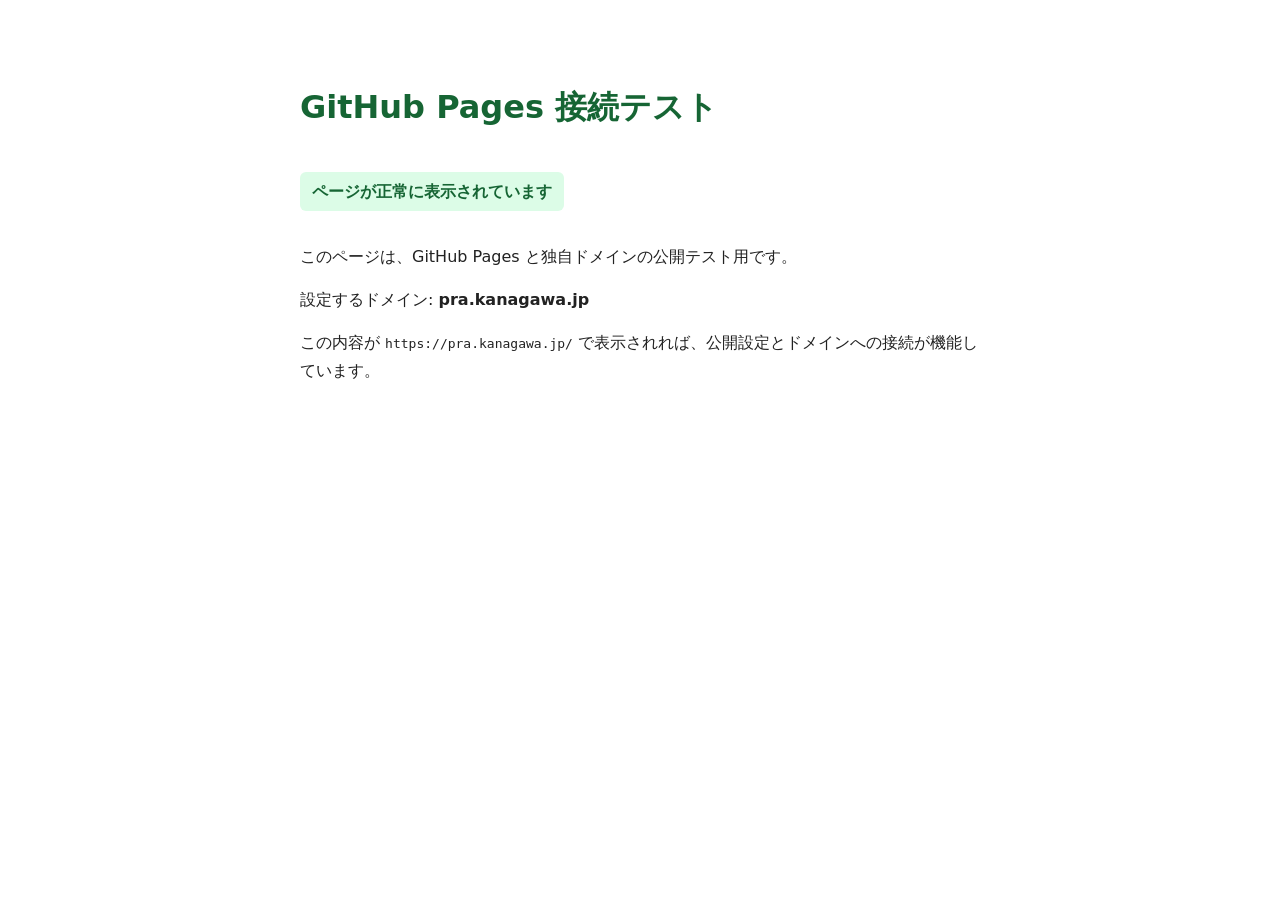
==== docs/index.html @ dd75445e "Add initial GitHub Pages test HTML file" ====
<!DOCTYPE html>
<html lang="ja">
<head>
  <meta charset="UTF-8">
  <meta name="viewport" content="width=device-width, initial-scale=1.0">
  <title>GitHub Pages 接続テスト</title>
  <style>
    body {
      font-family: system-ui, -apple-system, "Segoe UI", sans-serif;
      max-width: 680px;
      margin: 80px auto;
      padding: 0 24px;
      color: #222;
      line-height: 1.7;
    }
    h1 { color: #166534; }
    .status {
      display: inline-block;
      padding: 6px 12px;
      background: #dcfce7;
      border-radius: 6px;
      color: #166534;
      font-weight: 600;
    }
  </style>
</head>
<body>
  <h1>GitHub Pages 接続テスト</h1>
  <p class="status">ページが正常に表示されています</p>
  <p>このページは、GitHub Pages と独自ドメインの公開テスト用です。</p>
  <p>設定するドメイン: <strong>pra.kanagawa.jp</strong></p>
  <p>この内容が <code>https://pra.kanagawa.jp/</code> で表示されれば、公開設定とドメインへの接続が機能しています。</p>
</body>
</html>
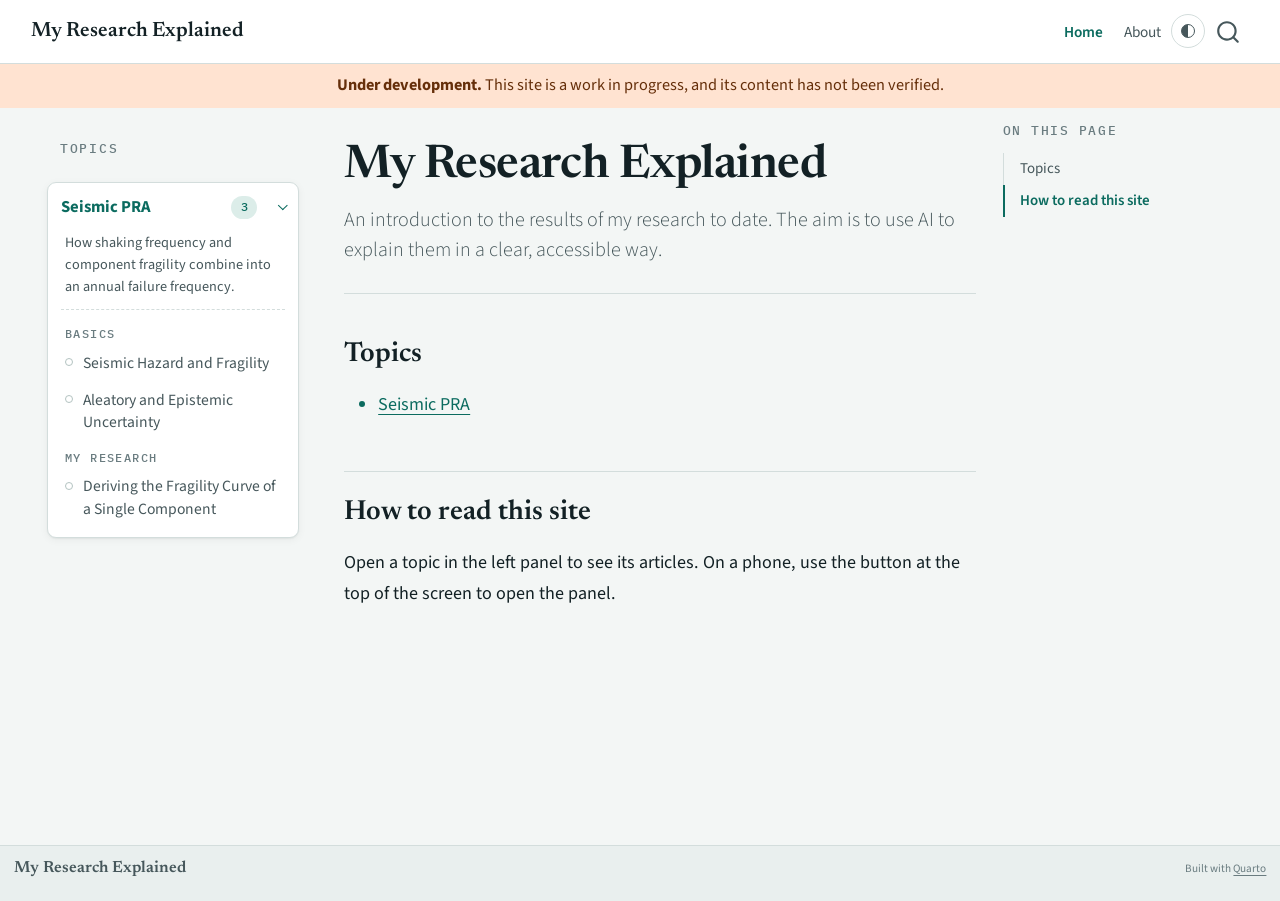
==== commit 1a26bb63: "Add Quarto site with seismic PRA explainers Add the Quarto project, seismic PRA pages, and the rende" ====
--- a/docs/index.html
+++ b/docs/index.html
@@ -1,34 +1,987 @@
 <!DOCTYPE html>
-<html lang="ja">
-<head>
-  <meta charset="UTF-8">
-  <meta name="viewport" content="width=device-width, initial-scale=1.0">
-  <title>GitHub Pages 接続テスト</title>
-  <style>
-    body {
-      font-family: system-ui, -apple-system, "Segoe UI", sans-serif;
-      max-width: 680px;
-      margin: 80px auto;
-      padding: 0 24px;
-      color: #222;
-      line-height: 1.7;
-    }
-    h1 { color: #166534; }
-    .status {
-      display: inline-block;
-      padding: 6px 12px;
-      background: #dcfce7;
-      border-radius: 6px;
-      color: #166534;
-      font-weight: 600;
-    }
-  </style>
+<html xmlns="http://www.w3.org/1999/xhtml" lang="en" xml:lang="en"><head>
+
+<meta charset="utf-8">
+<meta name="generator" content="quarto-1.11.9">
+
+<meta name="viewport" content="width=device-width, initial-scale=1.0, user-scalable=yes">
+
+
+<title>My Research Explained</title>
+<style>
+/* Default styles provided by pandoc.
+** See https://pandoc.org/MANUAL.html#variables-for-html for config info.
+*/
+span.smallcaps{font-variant: small-caps;}
+div.columns{display: flex; gap: 1.5em;}
+div.column{flex: auto;}
+@media screen {
+div.columns{gap: min(4vw, 1.5em);}
+div.column{overflow-x: auto;}
+}
+div.hanging-indent{margin-left: 1.5em; text-indent: -1.5em;}
+ul.task-list{list-style: none;}
+ul.task-list li input[type="checkbox"] {
+  width: 0.8em;
+  margin: 0 0.8em 0.2em -1em; /* quarto-specific, see https://github.com/quarto-dev/quarto-cli/issues/4556 */ 
+  vertical-align: middle;
+}
+</style>
+
+
+<script src="site_libs/quarto-nav/quarto-nav.js"></script>
+<script src="site_libs/quarto-nav/headroom.min.js"></script>
+<script src="site_libs/clipboard/clipboard.min.js"></script>
+<script src="site_libs/quarto-search/autocomplete.umd.js"></script>
+<script src="site_libs/quarto-search/fuse.min.js"></script>
+<script src="site_libs/quarto-search/quarto-search.js"></script>
+<meta name="quarto:offset" content="./">
+<script src="site_libs/quarto-html/quarto.js" type="module"></script>
+<script src="site_libs/quarto-html/tabsets/tabsets.js" type="module"></script>
+<script src="site_libs/quarto-html/scrollable-regions/scrollable-regions.js" type="module"></script>
+<script src="site_libs/quarto-html/popper.min.js"></script>
+<script src="site_libs/quarto-html/tippy.umd.min.js"></script>
+<script src="site_libs/quarto-html/anchor.min.js"></script>
+<link href="site_libs/quarto-html/tippy.css" rel="stylesheet">
+<link href="site_libs/quarto-html/quarto-syntax-highlighting-fbd66a4798cb9930ac243873f1f54208.css" rel="stylesheet" class="quarto-color-scheme" id="quarto-text-highlighting-styles">
+<link href="site_libs/quarto-html/quarto-syntax-highlighting-dark-5462cc173e5e61cc875ab38cfb1b7763.css" rel="stylesheet" class="quarto-color-scheme quarto-color-alternate" id="quarto-text-highlighting-styles">
+<link href="site_libs/quarto-html/quarto-syntax-highlighting-fbd66a4798cb9930ac243873f1f54208.css" rel="stylesheet" class="quarto-color-scheme-extra" id="quarto-text-highlighting-styles">
+<script src="site_libs/bootstrap/bootstrap.min.js"></script>
+<link href="site_libs/bootstrap/bootstrap-icons.css" rel="stylesheet">
+<link href="site_libs/bootstrap/bootstrap-d486795dcd89a00f0e1228b90a24791c.min.css" rel="stylesheet" append-hash="true" class="quarto-color-scheme" id="quarto-bootstrap" data-mode="light">
+<link href="site_libs/bootstrap/bootstrap-dark-52b199132702834e73baaa0aef642299.min.css" rel="stylesheet" append-hash="true" class="quarto-color-scheme quarto-color-alternate" id="quarto-bootstrap" data-mode="dark">
+<link href="site_libs/bootstrap/bootstrap-d486795dcd89a00f0e1228b90a24791c.min.css" rel="stylesheet" append-hash="true" class="quarto-color-scheme-extra" id="quarto-bootstrap" data-mode="light">
+<script src="site_libs/quarto-contrib/mre-0.1.0/mre.js"></script>
+<script id="quarto-search-options" type="application/json">{
+  "location": "navbar",
+  "copy-button": false,
+  "collapse-after": 3,
+  "panel-placement": "end",
+  "type": "overlay",
+  "limit": 50,
+  "keyboard-shortcut": [
+    "f",
+    "/",
+    "s"
+  ],
+  "show-item-context": false,
+  "language": {
+    "search-no-results-text": "No results",
+    "search-matching-documents-text": "matching documents",
+    "search-copy-link-title": "Copy link to search",
+    "search-hide-matches-text": "Hide additional matches",
+    "search-more-match-text": "more match in this document",
+    "search-more-matches-text": "more matches in this document",
+    "search-clear-button-title": "Clear",
+    "search-text-placeholder": "",
+    "search-detached-cancel-button-title": "Cancel",
+    "search-submit-button-title": "Submit",
+    "search-label": "Search"
+  }
+}</script>
+<link rel="preconnect" href="https://fonts.googleapis.com">
+<link rel="preconnect" href="https://fonts.gstatic.com" crossorigin="">
+<link rel="stylesheet" href="https://fonts.googleapis.com/css2?family=IBM+Plex+Mono:wght@400;500&amp;family=Newsreader:opsz,wght@6..72,500;6..72,600&amp;family=Source+Sans+3:wght@400;600;700&amp;display=swap">
+<script>window.MRE_CONFIG = {"accordion":true,"remember":true,"topics":{"Seismic PRA":{"note":"How shaking frequency and component fragility combine into an annual failure frequency."}}};</script>
+<script type="application/ld+json">{"@context":"https://schema.org","@type":"WebSite","description":"An introduction to the results of my research to date. The aim is to use AI to explain them in a clear, accessible way.","inLanguage":"en","name":"My Research Explained","url":"https://pra.kanagawa.jp/"}</script>
+
+
+<link rel="stylesheet" href="site_libs/quarto-contrib/quarto-project/mre/mre.css">
+<meta property="og:title" content="My Research Explained">
+<meta property="og:description" content="An introduction to the results of my research to date. The aim is to use AI to explain them in a clear, accessible way.">
+<meta property="og:image" content="https://pra.kanagawa.jp/assets/og-image.png">
+<meta property="og:site_name" content="My Research Explained">
+<meta property="og:image:height" content="630">
+<meta property="og:image:width" content="1200">
+<meta name="twitter:title" content="My Research Explained">
+<meta name="twitter:description" content="An introduction to the results of my research to date. The aim is to use AI to explain them in a clear, accessible way.">
+<meta name="twitter:image" content="https://pra.kanagawa.jp/assets/og-image.png">
+<meta name="twitter:card" content="summary_large_image">
+<link rel="canonical" href="https://pra.kanagawa.jp/">
 </head>
-<body>
-  <h1>GitHub Pages 接続テスト</h1>
-  <p class="status">ページが正常に表示されています</p>
-  <p>このページは、GitHub Pages と独自ドメインの公開テスト用です。</p>
-  <p>設定するドメイン: <strong>pra.kanagawa.jp</strong></p>
-  <p>この内容が <code>https://pra.kanagawa.jp/</code> で表示されれば、公開設定とドメインへの接続が機能しています。</p>
-</body>
-</html>
+
+<body class="nav-sidebar floating nav-fixed quarto-light"><a id="quarto-skip-link" class="visually-hidden-focusable" href="#quarto-document-content">Skip to main content</a><script id="quarto-html-before-body" type="application/javascript">
+    const toggleBodyColorMode = (bsSheetEl) => {
+      const mode = bsSheetEl.getAttribute("data-mode");
+      const bodyEl = window.document.querySelector("body");
+      if (mode === "dark") {
+        bodyEl.classList.add("quarto-dark");
+        bodyEl.classList.remove("quarto-light");
+      } else {
+        bodyEl.classList.add("quarto-light");
+        bodyEl.classList.remove("quarto-dark");
+      }
+    }
+    const toggleBodyColorPrimary = () => {
+      const bsSheetEl = window.document.querySelector("link#quarto-bootstrap:not([rel=disabled-stylesheet])");
+      if (bsSheetEl) {
+        toggleBodyColorMode(bsSheetEl);
+      }
+    }
+    const setColorSchemeToggle = (alternate) => {
+      const toggles = window.document.querySelectorAll('.quarto-color-scheme-toggle');
+      for (let i=0; i < toggles.length; i++) {
+        const toggle = toggles[i];
+        if (toggle) {
+          toggle.setAttribute("aria-checked", alternate ? "true" : "false");
+          if (alternate) {
+            toggle.classList.add("alternate");
+          } else {
+            toggle.classList.remove("alternate");
+          }
+        }
+      }
+    };
+    const toggleColorMode = (alternate) => {
+      // Switch the stylesheets
+      const primaryStylesheets = window.document.querySelectorAll('link.quarto-color-scheme:not(.quarto-color-alternate)');
+      const alternateStylesheets = window.document.querySelectorAll('link.quarto-color-scheme.quarto-color-alternate');
+      manageTransitions('#quarto-margin-sidebar .nav-link', false);
+      if (alternate) {
+        // note: dark is layered on light, we don't disable primary!
+        enableStylesheet(alternateStylesheets);
+        for (const sheetNode of alternateStylesheets) {
+          if (sheetNode.id === "quarto-bootstrap") {
+            toggleBodyColorMode(sheetNode);
+          }
+        }
+      } else {
+        disableStylesheet(alternateStylesheets);
+        enableStylesheet(primaryStylesheets)
+        toggleBodyColorPrimary();
+      }
+      manageTransitions('#quarto-margin-sidebar .nav-link', true);
+      // Switch the toggles
+      setColorSchemeToggle(alternate)
+    }
+    // Hack to workaround the fact that safari doesn't
+    // properly recolor the scrollbar when toggling (#1455).
+    // Not run on load: stylesheets are set before first paint there, and
+    // scrolling would undo the scroll to a URL fragment (#14973).
+    // The one pixel nudge keeps the reader where they were.
+    const refreshSafariScrollbar = () => {
+      if (navigator.userAgent.indexOf('Safari') > 0 && navigator.userAgent.indexOf('Chrome') == -1) {
+        manageTransitions("body", false);
+        const scrollY = window.scrollY;
+        window.scrollTo(0, scrollY > 0 ? scrollY - 1 : 1);
+        setTimeout(() => {
+          window.scrollTo(0, scrollY);
+          manageTransitions("body", true);
+        }, 40);
+      }
+    }
+    const disableStylesheet = (stylesheets) => {
+      for (let i=0; i < stylesheets.length; i++) {
+        const stylesheet = stylesheets[i];
+        stylesheet.rel = 'disabled-stylesheet';
+      }
+    }
+    const enableStylesheet = (stylesheets) => {
+      for (let i=0; i < stylesheets.length; i++) {
+        const stylesheet = stylesheets[i];
+        if(stylesheet.rel !== 'stylesheet') { // for Chrome, which will still FOUC without this check
+          stylesheet.rel = 'stylesheet';
+        }
+      }
+    }
+    const manageTransitions = (selector, allowTransitions) => {
+      const els = window.document.querySelectorAll(selector);
+      for (let i=0; i < els.length; i++) {
+        const el = els[i];
+        if (allowTransitions) {
+          el.classList.remove('notransition');
+        } else {
+          el.classList.add('notransition');
+        }
+      }
+    }
+    const isFileUrl = () => {
+      return window.location.protocol === 'file:';
+    }
+    const hasAlternateSentinel = () => {
+      let styleSentinel = getColorSchemeSentinel();
+      if (styleSentinel !== null) {
+        return styleSentinel === "alternate";
+      } else {
+        return false;
+      }
+    }
+    const setStyleSentinel = (alternate) => {
+      const value = alternate ? "alternate" : "default";
+      if (!isFileUrl()) {
+        window.localStorage.setItem("quarto-color-scheme", value);
+      } else {
+        localAlternateSentinel = value;
+      }
+    }
+    const getColorSchemeSentinel = () => {
+      if (!isFileUrl()) {
+        const storageValue = window.localStorage.getItem("quarto-color-scheme");
+        return storageValue != null ? storageValue : localAlternateSentinel;
+      } else {
+        return localAlternateSentinel;
+      }
+    }
+    const toggleGiscusIfUsed = (isAlternate, darkModeDefault) => {
+      const baseTheme = document.querySelector('#giscus-base-theme')?.value ?? 'light';
+      const alternateTheme = document.querySelector('#giscus-alt-theme')?.value ?? 'dark';
+      let newTheme = '';
+      if(authorPrefersDark) {
+        newTheme = isAlternate ? baseTheme : alternateTheme;
+      } else {
+        newTheme = isAlternate ? alternateTheme : baseTheme;
+      }
+      const changeGiscusTheme = () => {
+        // From: https://github.com/giscus/giscus/issues/336
+        const sendMessage = (message) => {
+          const iframe = document.querySelector('iframe.giscus-frame');
+          if (!iframe) return;
+          iframe.contentWindow.postMessage({ giscus: message }, 'https://giscus.app');
+        }
+        sendMessage({
+          setConfig: {
+            theme: newTheme
+          }
+        });
+      }
+      const isGiscussLoaded = window.document.querySelector('iframe.giscus-frame') !== null;
+      if (isGiscussLoaded) {
+        changeGiscusTheme();
+      }
+    };
+    const authorPrefersDark = false;
+    const queryPrefersDark = window.matchMedia('(prefers-color-scheme: dark)');
+    const darkModeDefault = queryPrefersDark.matches;
+      document.querySelector('link#quarto-text-highlighting-styles.quarto-color-scheme-extra').rel = 'disabled-stylesheet';
+      document.querySelector('link#quarto-bootstrap.quarto-color-scheme-extra').rel = 'disabled-stylesheet';
+    let localAlternateSentinel = darkModeDefault ? 'alternate' : 'default';
+    // Dark / light mode switch
+    window.quartoToggleColorScheme = () => {
+      // Read the current dark / light value
+      let toAlternate = !hasAlternateSentinel();
+      toggleColorMode(toAlternate);
+      refreshSafariScrollbar();
+      setStyleSentinel(toAlternate);
+      toggleGiscusIfUsed(toAlternate, darkModeDefault);
+      window.dispatchEvent(new Event('resize'));
+    };
+    queryPrefersDark.addEventListener("change", e => {
+      if(window.localStorage.getItem("quarto-color-scheme") !== null)
+        return;
+      const alternate = e.matches
+      toggleColorMode(alternate);
+      refreshSafariScrollbar();
+      localAlternateSentinel = e.matches ? 'alternate' : 'default'; // this is used alongside local storage!
+      toggleGiscusIfUsed(alternate, darkModeDefault);
+    });
+    // Switch to dark mode if need be
+    if (hasAlternateSentinel()) {
+      toggleColorMode(true);
+    } else {
+      toggleColorMode(false);
+    }
+  </script>
+
+<div id="quarto-search-results"></div>
+  <header id="quarto-header" class="headroom fixed-top">
+    <nav class="navbar navbar-expand-lg " data-bs-theme="dark" aria-label="Site">
+      <div class="navbar-container container-fluid">
+      <div class="navbar-brand-container mx-auto">
+    <a class="navbar-brand" href="./index.html">
+    <span class="navbar-title">My Research Explained</span>
+    </a>
+  </div>
+          <button class="navbar-toggler" type="button" data-bs-toggle="collapse" data-bs-target="#navbarCollapse" aria-controls="navbarCollapse" aria-expanded="false" aria-label="Toggle navigation" onclick="if (window.quartoToggleHeadroom) { window.quartoToggleHeadroom(); }">
+  <span class="navbar-toggler-icon"></span>
+</button>
+          <div class="collapse navbar-collapse" id="navbarCollapse">
+            <ul class="navbar-nav navbar-nav-scroll ms-auto">
+  <li class="nav-item">
+    <a class="nav-link active" href="./index.html" aria-current="page"> 
+<span class="menu-text">Home</span></a>
+  </li>  
+  <li class="nav-item">
+    <a class="nav-link" href="./about.html"> 
+<span class="menu-text">About</span></a>
+  </li>  
+</ul>
+          </div> <!-- /navcollapse -->
+            <div class="quarto-navbar-tools">
+  <button type="button" role="switch" aria-checked="false" class="quarto-color-scheme-toggle quarto-navigation-tool  px-1" onclick="window.quartoToggleColorScheme(); return false;" title="Toggle dark mode" aria-label="Toggle dark mode"><i class="bi"></i></button>
+</div>
+            <div id="quarto-search" class="" title="Search"></div>
+      </div> <!-- /container-fluid -->
+    </nav>
+  <nav class="quarto-secondary-nav" aria-label="Toolbar">
+    <div class="container-fluid d-flex">
+      <button type="button" class="quarto-btn-toggle btn" data-bs-toggle="collapse" role="button" data-bs-target=".quarto-sidebar-collapse-item" aria-controls="quarto-sidebar" aria-expanded="false" aria-label="Toggle sidebar navigation" onclick="if (window.quartoToggleHeadroom) { window.quartoToggleHeadroom(); }">
+        <i class="bi bi-layout-text-sidebar-reverse"></i>
+      </button>
+        <a class="flex-grow-1 no-decor" data-bs-toggle="collapse" data-bs-target=".quarto-sidebar-collapse-item" onclick="if (window.quartoToggleHeadroom) { window.quartoToggleHeadroom(); }">      
+          <h1 class="quarto-secondary-nav-title">My Research Explained</h1>
+        </a>     
+    </div>
+  </nav>
+  <div id="quarto-announcement" data-announcement-id="8fd4a9c168eb0c9077b50cf1bbf55e7b" class="alert alert-warning hidden"><div class="quarto-announcement-content">
+<p><strong>Under development.</strong> This site is a work in progress, and its content has not been verified.</p>
+</div></div>
+</header>
+<!-- content -->
+<div id="quarto-content" class="quarto-container page-columns page-rows-contents page-layout-article page-navbar">
+<!-- sidebar -->
+  <nav id="quarto-sidebar" class="sidebar collapse collapse-horizontal quarto-sidebar-collapse-item sidebar-navigation floating overflow-auto" aria-label="Section">
+    <div class="sidebar-menu-container"> 
+    <ul class="list-unstyled mt-1">
+        <li class="sidebar-item sidebar-item-section">
+      <div class="sidebar-item-container"> 
+            <button type="button" class="sidebar-item-text sidebar-item-toggle sidebar-link text-start collapsed" data-bs-toggle="collapse" data-bs-target="#quarto-sidebar-section-1" aria-controls="quarto-sidebar-section-1" aria-expanded="false">
+ <span class="menu-text" id="quarto-sidebar-section-1-label">Seismic PRA</span><i class="bi bi-chevron-right" aria-hidden="true"></i></button>
+      </div>
+      <ul id="quarto-sidebar-section-1" aria-labelledby="quarto-sidebar-section-1-label" class="collapse list-unstyled sidebar-section depth1 ">  
+          <li class="sidebar-item sidebar-item-section">
+      <div class="sidebar-item-container"> 
+            <button type="button" class="sidebar-item-text sidebar-item-toggle sidebar-link text-start collapsed" data-bs-toggle="collapse" data-bs-target="#quarto-sidebar-section-2" aria-controls="quarto-sidebar-section-2" aria-expanded="false">
+ <span class="menu-text" id="quarto-sidebar-section-2-label">Basics</span><i class="bi bi-chevron-right" aria-hidden="true"></i></button>
+      </div>
+      <ul id="quarto-sidebar-section-2" aria-labelledby="quarto-sidebar-section-2-label" class="collapse list-unstyled sidebar-section depth2 ">  
+          <li class="sidebar-item">
+  <div class="sidebar-item-container"> 
+  <a href="./seismic-pra/basics/hazard-fragility.html" class="sidebar-item-text sidebar-link">
+ <span class="menu-text">Seismic Hazard and Fragility</span></a>
+  </div>
+</li>
+          <li class="sidebar-item">
+  <div class="sidebar-item-container"> 
+  <a href="./seismic-pra/basics/aleatory-epistemic.html" class="sidebar-item-text sidebar-link">
+ <span class="menu-text">Aleatory and Epistemic Uncertainty</span></a>
+  </div>
+</li>
+      </ul>
+  </li>
+          <li class="sidebar-item sidebar-item-section">
+      <div class="sidebar-item-container"> 
+            <button type="button" class="sidebar-item-text sidebar-item-toggle sidebar-link text-start collapsed" data-bs-toggle="collapse" data-bs-target="#quarto-sidebar-section-3" aria-controls="quarto-sidebar-section-3" aria-expanded="false">
+ <span class="menu-text" id="quarto-sidebar-section-3-label">My research</span><i class="bi bi-chevron-right" aria-hidden="true"></i></button>
+      </div>
+      <ul id="quarto-sidebar-section-3" aria-labelledby="quarto-sidebar-section-3-label" class="collapse list-unstyled sidebar-section depth2 ">  
+          <li class="sidebar-item">
+  <div class="sidebar-item-container"> 
+  <a href="./seismic-pra/my-research/single-fragility.html" class="sidebar-item-text sidebar-link">
+ <span class="menu-text">Deriving the Fragility Curve of a Single Component</span></a>
+  </div>
+</li>
+      </ul>
+  </li>
+      </ul>
+  </li>
+    </ul>
+    </div>
+</nav>
+<div id="quarto-sidebar-glass" class="quarto-sidebar-collapse-item" data-bs-toggle="collapse" data-bs-target=".quarto-sidebar-collapse-item"></div>
+<!-- margin-sidebar -->
+    <div id="quarto-margin-sidebar" class="sidebar margin-sidebar">
+        <nav id="TOC" role="doc-toc" aria-labelledby="toc-title" class="toc-active">
+    <h2 id="toc-title">On this page</h2>
+   
+  <ul class="collapse">
+  <li><a href="#topics" id="toc-topics" class="nav-link active" data-scroll-target="#topics">Topics</a></li>
+  <li><a href="#how-to-read-this-site" id="toc-how-to-read-this-site" class="nav-link" data-scroll-target="#how-to-read-this-site">How to read this site</a></li>
+  </ul>
+</nav>
+    </div>
+<!-- main -->
+<main class="content" id="quarto-document-content" tabindex="-1">
+
+
+<header id="title-block-header" class="quarto-title-block default">
+<div class="quarto-title">
+<h1 class="title d-none d-lg-block">My Research Explained</h1>
+<p class="subtitle lead">An introduction to the results of my research to date. The aim is to use AI to explain them in a clear, accessible way.</p>
+</div>
+
+
+
+</header>
+
+
+<section id="topics" class="level2">
+<h2 class="anchored" data-anchor-id="topics">Topics</h2>
+<ul>
+<li><a href="./seismic-pra/basics/hazard-fragility.html">Seismic PRA</a></li>
+</ul>
+</section>
+<section id="how-to-read-this-site" class="level2">
+<h2 class="anchored" data-anchor-id="how-to-read-this-site">How to read this site</h2>
+<p>Open a topic in the left panel to see its articles. On a phone, use the button at the top of the screen to open the panel.</p>
+
+
+</section>
+
+</main> <!-- /main -->
+<script id="quarto-html-after-body" type="application/javascript">
+  window.document.addEventListener("DOMContentLoaded", function (event) {
+    // Ensure there is a toggle, if there isn't float one in the top right
+    if (window.document.querySelector('.quarto-color-scheme-toggle') === null) {
+      const toggle = window.document.createElement('button');
+      toggle.type = "button";
+      toggle.setAttribute("role", "switch");
+      toggle.setAttribute("aria-checked", "false");
+      toggle.classList.add('top-right');
+      toggle.classList.add('quarto-color-scheme-toggle');
+      toggle.setAttribute("aria-label", "Toggle dark mode");
+      toggle.onclick = function() { try { window.quartoToggleColorScheme(); } catch {} return false; };
+      const i = window.document.createElement("i");
+      i.classList.add('bi');
+      toggle.appendChild(i);
+      // Put the toggle in a landmark of its own, so that landmark navigation
+      // can reach it.
+      //
+      // The container is always a fresh direct child of body, and the toggle is
+      // never moved into page furniture that the theme or the author controls.
+      // The toggle is positioned against the page, so any ancestor that
+      // establishes a containing block captures it: a positioned element or a
+      // grid for position: absolute, and transform, filter, will-change or
+      // contain for position: fixed. A direct child of body has none of these
+      // to inherit, and the shift when one appears is silent and visual.
+      //
+      // ARIA says a document should have at most one banner, and axe reports a
+      // duplicate whether or not the banners carry distinct labels. So use a
+      // header when the page has no banner yet, and a named region otherwise.
+      //
+      // A header is a banner wherever it sits, unless it is inside sectioning
+      // content, so this cannot just look at the children of body: a custom
+      // page layout wraps the title block header in a plain div. An explicit
+      // role="banner" always counts.
+      const sectioning = 'article, aside, main, nav, section, [role="article"], [role="complementary"], [role="main"], [role="navigation"], [role="region"]';
+      const hasBanner = Array.from(
+        window.document.querySelectorAll('header:not([role]), [role="banner"]')
+      ).some(function(el) {
+        return el.hasAttribute("role") || el.closest(sectioning) === null;
+      });
+      const container = window.document.createElement(hasBanner ? "div" : "header");
+      if (hasBanner) {
+        container.setAttribute("role", "region");
+        container.setAttribute("aria-label", "Toggle dark mode");
+      }
+      container.classList.add('quarto-color-scheme-toggle-container');
+      container.appendChild(toggle);
+      window.document.body.appendChild(container);
+    }
+    setColorSchemeToggle(hasAlternateSentinel())
+    const icon = "";
+    const anchorJS = new window.AnchorJS();
+    anchorJS.options = {
+      placement: 'right',
+      icon: icon
+    };
+    anchorJS.add('.anchored');
+    const isCodeAnnotation = (el) => {
+      for (const clz of el.classList) {
+        if (clz.startsWith('code-annotation-')) {                     
+          return true;
+        }
+      }
+      return false;
+    }
+    const onCopySuccess = function(e) {
+      // button target
+      const button = e.trigger;
+      // don't keep focus
+      button.blur();
+      // flash "checked"
+      button.classList.add('code-copy-button-checked');
+      var currentTitle = button.getAttribute("title");
+      button.setAttribute("title", "Copied!");
+      let tooltip;
+      if (window.bootstrap) {
+        button.setAttribute("data-bs-toggle", "tooltip");
+        button.setAttribute("data-bs-placement", "left");
+        button.setAttribute("data-bs-title", "Copied!");
+        tooltip = new bootstrap.Tooltip(button, 
+          { trigger: "manual", 
+            customClass: "code-copy-button-tooltip",
+            offset: [0, -8]});
+        tooltip.show();    
+      }
+      setTimeout(function() {
+        if (tooltip) {
+          tooltip.hide();
+          button.removeAttribute("data-bs-title");
+          button.removeAttribute("data-bs-toggle");
+          button.removeAttribute("data-bs-placement");
+        }
+        button.setAttribute("title", currentTitle);
+        button.classList.remove('code-copy-button-checked');
+      }, 1000);
+      // clear code selection
+      e.clearSelection();
+    }
+    const getTextToCopy = function(trigger) {
+      const outerScaffold = trigger.parentElement.cloneNode(true);
+      const codeEl = outerScaffold.querySelector('code');
+      for (const childEl of codeEl.children) {
+        if (isCodeAnnotation(childEl)) {
+          childEl.remove();
+        }
+      }
+      return codeEl.innerText;
+    }
+    const clipboard = new window.ClipboardJS('.code-copy-button:not([data-in-quarto-modal])', {
+      text: getTextToCopy
+    });
+    clipboard.on('success', onCopySuccess);
+    if (window.document.getElementById('quarto-embedded-source-code-modal')) {
+      const clipboardModal = new window.ClipboardJS('.code-copy-button[data-in-quarto-modal]', {
+        text: getTextToCopy,
+        container: window.document.getElementById('quarto-embedded-source-code-modal')
+      });
+      clipboardModal.on('success', onCopySuccess);
+    }
+      var localhostRegex = new RegExp(/^(?:http|https):\/\/localhost\:?[0-9]*\//);
+      var mailtoRegex = new RegExp(/^mailto:/);
+        var filterRegex = new RegExp("https:\/\/pra\.kanagawa\.jp\/");
+      const newWindowLabel = "(opens in a new tab)";
+      const newWindowNoteId = "quarto-ext-newwindow-label";
+      // Links reference one hidden label through aria-describedby, so the
+      // announcement never changes their accessible name.
+      var describeNewWindow = (link) => {
+        if (!window.document.getElementById(newWindowNoteId)) {
+          var newWindowNote = window.document.createElement("span");
+          newWindowNote.id = newWindowNoteId;
+          newWindowNote.hidden = true;
+          newWindowNote.textContent = newWindowLabel;
+          window.document.body.appendChild(newWindowNote);
+        }
+        var describedBy = (link.getAttribute("aria-describedby") || "").split(/\s+/).filter(Boolean);
+        if (!describedBy.includes(newWindowNoteId)) {
+          describedBy.push(newWindowNoteId);
+          link.setAttribute("aria-describedby", describedBy.join(" "));
+        }
+      }
+      var isInternal = (href) => {
+          return filterRegex.test(href) || localhostRegex.test(href) || mailtoRegex.test(href);
+      }
+      // Inspect non-navigation links and adorn them if external
+      window.quartoDecorateExternalLinks = function (root) {
+     var links = (root || window.document).querySelectorAll('a[href]:not(.nav-link):not(.navbar-brand):not(.toc-action):not(.sidebar-link):not(.sidebar-item-toggle):not(.pagination-link):not(.no-external):not([aria-hidden]):not(.dropdown-item):not(.quarto-navigation-tool):not(.about-link)');
+      for (var i=0; i<links.length; i++) {
+        const link = links[i];
+        if (!isInternal(link.href)) {
+          // undo the damage that might have been done by quarto-nav.js in the case of
+          // links that we want to consider external
+          if (link.dataset.originalHref !== undefined) {
+            link.href = link.dataset.originalHref;
+          }
+            // target, if specified
+            link.setAttribute("target", "_blank");
+            if (link.getAttribute("rel") === null) {
+              link.setAttribute("rel", "noopener");
+            }
+            describeNewWindow(link);
+          if (!link.classList.contains('no-external-icon')) {
+          }
+        }
+      }
+      };
+      window.quartoDecorateExternalLinks(window.document);
+    // Esc closes the popup (WCAG 1.4.13) and focus leaving both trigger and
+    // popup closes it (WCAG 2.4.11); tippy handles neither for interactive popups.
+    const hideOnEscAndFocusOut = {
+      name: 'hideOnEscAndFocusOut',
+      defaultValue: true,
+      fn(instance) {
+        const dismiss = () => {
+          // A show scheduled by the trigger delay would otherwise reopen it
+          instance.clearDelayTimeouts();
+          instance.hide();
+        };
+        const onKeyDown = (event) => {
+          if (event.key !== 'Escape') {
+            return;
+          }
+          // Keep Esc from also reaching page handlers (e.g. reveal.js overview),
+          // except an open reveal.js slide menu, which Esc should close too.
+          // The menu handles keys only when its keyboard option is on.
+          const menuHandlesEsc = window.Reveal?.getPlugin?.('menu')?.isOpen() &&
+            window.Reveal.getConfig().menu?.keyboard !== false;
+          if (!menuHandlesEsc) {
+            event.stopPropagation();
+          }
+          if (instance.popper.contains(window.document.activeElement)) {
+            // Disabled while refocusing so the focus trigger does not reopen it
+            instance.disable();
+            instance.reference.focus();
+            instance.enable();
+          }
+          dismiss();
+        };
+        const onFocusOut = (event) => {
+          const target = event.relatedTarget;
+          if (target && !instance.reference.contains(target) &&
+              !instance.popper.contains(target)) {
+            dismiss();
+          }
+        };
+        // On the trigger too: a click trigger (code-annotations: select) has no
+        // blur handling. Attached for the instance's lifetime so leaving the
+        // trigger also cancels a show still pending on the trigger delay.
+        instance.reference.addEventListener('focusout', onFocusOut);
+        return {
+          onShow() {
+            window.document.addEventListener('keydown', onKeyDown, true);
+            instance.popper.addEventListener('focusout', onFocusOut);
+          },
+          onHide() {
+            window.document.removeEventListener('keydown', onKeyDown, true);
+            instance.popper.removeEventListener('focusout', onFocusOut);
+          },
+          onDestroy() {
+            instance.reference.removeEventListener('focusout', onFocusOut);
+          },
+        };
+      },
+    };
+    function tippyHover(el, contentFn, onTriggerFn, onUntriggerFn) {
+      const config = {
+        allowHTML: true,
+        maxWidth: 500,
+        delay: 100,
+        arrow: false,
+        appendTo: function(el) {
+            return el.parentElement;
+        },
+        interactive: true,
+        interactiveBorder: 10,
+        theme: 'quarto',
+        placement: 'bottom-start',
+        plugins: [hideOnEscAndFocusOut],
+      };
+      if (contentFn) {
+        config.content = contentFn;
+      }
+      if (onTriggerFn) {
+        config.onTrigger = onTriggerFn;
+      }
+      if (onUntriggerFn) {
+        config.onUntrigger = onUntriggerFn;
+      }
+      window.tippy(el, config); 
+    }
+    const noterefs = window.document.querySelectorAll('a[role="doc-noteref"]');
+    for (var i=0; i<noterefs.length; i++) {
+      const ref = noterefs[i];
+      tippyHover(ref, function() {
+        // use id or data attribute instead here
+        let href = ref.getAttribute('data-footnote-href') || ref.getAttribute('href');
+        try { href = new URL(href).hash; } catch {}
+        const id = href.replace(/^#\/?/, "");
+        const note = window.document.getElementById(id);
+        if (note) {
+          return note.innerHTML;
+        } else {
+          return "";
+        }
+      });
+    }
+    const xrefs = window.document.querySelectorAll('a.quarto-xref');
+    const processXRef = (id, note) => {
+      // Strip column container classes
+      const stripColumnClz = (el) => {
+        el.classList.remove("page-full", "page-columns");
+        if (el.children) {
+          for (const child of el.children) {
+            stripColumnClz(child);
+          }
+        }
+      }
+      stripColumnClz(note)
+      if (id === null || id.startsWith('sec-')) {
+        // Special case sections, only their first couple elements
+        const container = document.createElement("div");
+        if (note.children && note.children.length > 2) {
+          container.appendChild(note.children[0].cloneNode(true));
+          for (let i = 1; i < note.children.length; i++) {
+            const child = note.children[i];
+            if (child.tagName === "P" && child.innerText === "") {
+              continue;
+            } else {
+              container.appendChild(child.cloneNode(true));
+              break;
+            }
+          }
+          if (window.Quarto?.typesetMath) {
+            window.Quarto.typesetMath(container);
+          }
+          return container.innerHTML
+        } else {
+          if (window.Quarto?.typesetMath) {
+            window.Quarto.typesetMath(note);
+          }
+          return note.innerHTML;
+        }
+      } else {
+        // Remove any anchor links if they are present
+        const anchorLink = note.querySelector('a.anchorjs-link');
+        if (anchorLink) {
+          anchorLink.remove();
+        }
+        if (window.Quarto?.typesetMath) {
+          window.Quarto.typesetMath(note);
+        }
+        if (note.classList.contains("callout")) {
+          return note.outerHTML;
+        } else {
+          return note.innerHTML;
+        }
+      }
+    }
+    for (var i=0; i<xrefs.length; i++) {
+      const xref = xrefs[i];
+      tippyHover(xref, undefined, function(instance) {
+        instance.disable();
+        let url = xref.getAttribute('href');
+        let hash = undefined; 
+        if (url.startsWith('#')) {
+          hash = url;
+        } else {
+          try { hash = new URL(url).hash; } catch {}
+        }
+        if (hash) {
+          const id = hash.replace(/^#\/?/, "");
+          const note = window.document.getElementById(id);
+          if (note !== null) {
+            try {
+              const html = processXRef(id, note.cloneNode(true));
+              instance.setContent(html);
+            } finally {
+              instance.enable();
+              instance.show();
+            }
+          } else {
+            // See if we can fetch this
+            fetch(url.split('#')[0])
+            .then(res => res.text())
+            .then(html => {
+              const parser = new DOMParser();
+              const htmlDoc = parser.parseFromString(html, "text/html");
+              const note = htmlDoc.getElementById(id);
+              if (note !== null) {
+                const html = processXRef(id, note);
+                instance.setContent(html);
+              } 
+            }).finally(() => {
+              instance.enable();
+              instance.show();
+            });
+          }
+        } else {
+          // See if we can fetch a full url (with no hash to target)
+          // This is a special case and we should probably do some content thinning / targeting
+          fetch(url)
+          .then(res => res.text())
+          .then(html => {
+            const parser = new DOMParser();
+            const htmlDoc = parser.parseFromString(html, "text/html");
+            const note = htmlDoc.querySelector('main.content');
+            if (note !== null) {
+              // This should only happen for chapter cross references
+              // (since there is no id in the URL)
+              // remove the first header
+              if (note.children.length > 0 && note.children[0].tagName === "HEADER") {
+                note.children[0].remove();
+              }
+              const html = processXRef(null, note);
+              instance.setContent(html);
+            } 
+          }).finally(() => {
+            instance.enable();
+            instance.show();
+          });
+        }
+      }, function(instance) {
+      });
+    }
+        let selectedAnnoteEl;
+        const selectorForAnnotation = ( cell, annotation) => {
+          let cellAttr = 'data-code-cell="' + cell + '"';
+          let lineAttr = 'data-code-annotation="' +  annotation + '"';
+          const selector = 'span[' + cellAttr + '][' + lineAttr + ']';
+          return selector;
+        }
+        const selectCodeLines = (annoteEl) => {
+          const doc = window.document;
+          const targetCell = annoteEl.getAttribute("data-target-cell");
+          const targetAnnotation = annoteEl.getAttribute("data-target-annotation");
+          const annoteSpan = window.document.querySelector(selectorForAnnotation(targetCell, targetAnnotation));
+          const lines = annoteSpan.getAttribute("data-code-lines").split(",");
+          const lineIds = lines.map((line) => {
+            return targetCell + "-" + line;
+          })
+          // Each band is positioned against its own containing block, which is
+          // not the offsetParent of the lines, so place it from client rects.
+          const placeBand = (band, firstEl, lastEl, codeBlock) => {
+            const container = band.offsetParent;
+            if (container === null) {
+              return;
+            }
+            const containerRect = container.getBoundingClientRect();
+            // Reveal.js scales slides with a transform, so convert client
+            // pixels back to the CSS pixels of the container.
+            const scale = containerRect.height / container.offsetHeight || 1;
+            const firstRect = firstEl.getBoundingClientRect();
+            const lastRect = lastEl.getBoundingClientRect();
+            const top = (firstRect.top - containerRect.top) / scale - container.clientTop + container.scrollTop;
+            const height = (lastRect.bottom - firstRect.top) / scale;
+            band.style.top = top - 2 + "px";
+            band.style.height = height + 4 + "px";
+            if (codeBlock) {
+              // Without the copy button wrapper, the containing block is wider
+              // than the code block, so span the code block explicitly.
+              const blockRect = codeBlock.getBoundingClientRect();
+              band.style.left = (blockRect.left - containerRect.left) / scale - container.clientLeft + container.scrollLeft + "px";
+              band.style.width = blockRect.width / scale + "px";
+            }
+          };
+          if (lineIds.length > 0) {
+            const el = window.document.getElementById(lineIds[0]);
+            const lastEl = window.document.getElementById(lineIds[lineIds.length - 1]);
+            const parent = el.parentElement.parentElement;
+            // cook up a div (if necessary) and position it
+            let div = window.document.getElementById("code-annotation-line-highlight");
+            if (div === null) {
+              div = window.document.createElement("div");
+              div.setAttribute("id", "code-annotation-line-highlight");
+              div.style.position = 'absolute';
+              parent.appendChild(div);
+            }
+            placeBand(div, el, lastEl, parent.closest("div.sourceCode") || parent);
+            let gutterDiv = window.document.getElementById("code-annotation-line-highlight-gutter");
+            if (gutterDiv === null) {
+              gutterDiv = window.document.createElement("div");
+              gutterDiv.setAttribute("id", "code-annotation-line-highlight-gutter");
+              gutterDiv.style.position = 'absolute';
+              const codeCell = window.document.getElementById(targetCell);
+              const gutter = codeCell.querySelector('.code-annotation-gutter');
+              gutter.appendChild(gutterDiv);
+            }
+            placeBand(gutterDiv, el, lastEl);
+            selectedAnnoteEl = annoteEl;
+          }
+        };
+        const unselectCodeLines = () => {
+          const elementsIds = ["code-annotation-line-highlight", "code-annotation-line-highlight-gutter"];
+          elementsIds.forEach((elId) => {
+            const div = window.document.getElementById(elId);
+            if (div) {
+              div.remove();
+            }
+          });
+          selectedAnnoteEl = undefined;
+        };
+          // Handle positioning of the toggle
+      window.addEventListener(
+        "resize",
+        throttle(() => {
+          elRect = undefined;
+          if (selectedAnnoteEl) {
+            selectCodeLines(selectedAnnoteEl);
+          }
+        }, 10)
+      );
+      function throttle(fn, ms) {
+      let throttle = false;
+      let timer;
+        return (...args) => {
+          if(!throttle) { // first call gets through
+              fn.apply(this, args);
+              throttle = true;
+          } else { // all the others get throttled
+              if(timer) clearTimeout(timer); // cancel #2
+              timer = setTimeout(() => {
+                fn.apply(this, args);
+                timer = throttle = false;
+              }, ms);
+          }
+        };
+      }
+        // Attach click handler to the DT
+        const annoteDls = window.document.querySelectorAll('dt[data-target-cell]');
+        for (const annoteDlNode of annoteDls) {
+          annoteDlNode.addEventListener('click', (event) => {
+            const clickedEl = event.target;
+            if (clickedEl !== selectedAnnoteEl) {
+              unselectCodeLines();
+              const activeEl = window.document.querySelector('dt[data-target-cell].code-annotation-active');
+              if (activeEl) {
+                activeEl.classList.remove('code-annotation-active');
+              }
+              selectCodeLines(clickedEl);
+              clickedEl.classList.add('code-annotation-active');
+            } else {
+              // Unselect the line
+              unselectCodeLines();
+              clickedEl.classList.remove('code-annotation-active');
+            }
+          });
+        }
+    const findCites = (el) => {
+      const parentEl = el.parentElement;
+      if (parentEl) {
+        const cites = parentEl.dataset.cites;
+        if (cites) {
+          return {
+            el,
+            cites: cites.split(' ')
+          };
+        } else {
+          return findCites(el.parentElement)
+        }
+      } else {
+        return undefined;
+      }
+    };
+    var bibliorefs = window.document.querySelectorAll('a[role="doc-biblioref"]');
+    for (var i=0; i<bibliorefs.length; i++) {
+      const ref = bibliorefs[i];
+      const citeInfo = findCites(ref);
+      if (citeInfo) {
+        tippyHover(citeInfo.el, function() {
+          var popup = window.document.createElement('div');
+          citeInfo.cites.forEach(function(cite) {
+            var citeDiv = window.document.createElement('div');
+            citeDiv.classList.add('hanging-indent');
+            citeDiv.classList.add('csl-entry');
+            var biblioDiv = window.document.getElementById('ref-' + cite);
+            if (biblioDiv) {
+              citeDiv.innerHTML = biblioDiv.innerHTML;
+            }
+            popup.appendChild(citeDiv);
+          });
+          return popup.innerHTML;
+        });
+      }
+    }
+  });
+  </script>
+  <script type="application/javascript">
+  window.quartoScrollableRegionsLabels = {"code":"Scrollable code","output":"Scrollable output"};
+  </script>
+</div> <!-- /content -->
+<footer class="footer">
+  <div class="nav-footer">
+    <div class="nav-footer-left">
+<p>My Research Explained</p>
+</div>   
+    <div class="nav-footer-center">
+      &nbsp;
+    </div>
+    <div class="nav-footer-right">
+<p>Built with <a href="https://quarto.org">Quarto</a></p>
+</div>
+  </div>
+</footer>
+
+
+
+
+</body></html>
--- a/docs/site_libs/quarto-html/tippy.css
+++ b/docs/site_libs/quarto-html/tippy.css
@@ -0,0 +1 @@
+.tippy-box[data-animation=fade][data-state=hidden]{opacity:0}[data-tippy-root]{max-width:calc(100vw - 10px)}.tippy-box{position:relative;background-color:#333;color:#fff;border-radius:4px;font-size:14px;line-height:1.4;white-space:normal;outline:0;transition-property:transform,visibility,opacity}.tippy-box[data-placement^=top]>.tippy-arrow{bottom:0}.tippy-box[data-placement^=top]>.tippy-arrow:before{bottom:-7px;left:0;border-width:8px 8px 0;border-top-color:initial;transform-origin:center top}.tippy-box[data-placement^=bottom]>.tippy-arrow{top:0}.tippy-box[data-placement^=bottom]>.tippy-arrow:before{top:-7px;left:0;border-width:0 8px 8px;border-bottom-color:initial;transform-origin:center bottom}.tippy-box[data-placement^=left]>.tippy-arrow{right:0}.tippy-box[data-placement^=left]>.tippy-arrow:before{border-width:8px 0 8px 8px;border-left-color:initial;right:-7px;transform-origin:center left}.tippy-box[data-placement^=right]>.tippy-arrow{left:0}.tippy-box[data-placement^=right]>.tippy-arrow:before{left:-7px;border-width:8px 8px 8px 0;border-right-color:initial;transform-origin:center right}.tippy-box[data-inertia][data-state=visible]{transition-timing-function:cubic-bezier(.54,1.5,.38,1.11)}.tippy-arrow{width:16px;height:16px;color:#333}.tippy-arrow:before{content:"";position:absolute;border-color:transparent;border-style:solid}.tippy-content{position:relative;padding:5px 9px;z-index:1}
--- a/docs/site_libs/quarto-html/quarto-syntax-highlighting-fbd66a4798cb9930ac243873f1f54208.css
+++ b/docs/site_libs/quarto-html/quarto-syntax-highlighting-fbd66a4798cb9930ac243873f1f54208.css
@@ -0,0 +1,236 @@
+/* quarto syntax highlight colors */
+:root {
+  --quarto-hl-ot-color: #003B4F;
+  --quarto-hl-at-color: #657422;
+  --quarto-hl-ss-color: #20794D;
+  --quarto-hl-an-color: #5E5E5E;
+  --quarto-hl-fu-color: #4758AB;
+  --quarto-hl-st-color: #20794D;
+  --quarto-hl-cf-color: #003B4F;
+  --quarto-hl-op-color: #5E5E5E;
+  --quarto-hl-er-color: #AD0000;
+  --quarto-hl-bn-color: #AD0000;
+  --quarto-hl-al-color: #AD0000;
+  --quarto-hl-va-color: #111111;
+  --quarto-hl-bu-color: inherit;
+  --quarto-hl-ex-color: inherit;
+  --quarto-hl-pp-color: #AD0000;
+  --quarto-hl-in-color: #5E5E5E;
+  --quarto-hl-vs-color: #20794D;
+  --quarto-hl-wa-color: #5E5E5E;
+  --quarto-hl-do-color: #5E5E5E;
+  --quarto-hl-im-color: #00769E;
+  --quarto-hl-ch-color: #20794D;
+  --quarto-hl-dt-color: #AD0000;
+  --quarto-hl-fl-color: #AD0000;
+  --quarto-hl-co-color: #5E5E5E;
+  --quarto-hl-cv-color: #5E5E5E;
+  --quarto-hl-cn-color: #8f5902;
+  --quarto-hl-sc-color: #5E5E5E;
+  --quarto-hl-dv-color: #AD0000;
+  --quarto-hl-kw-color: #003B4F;
+}
+
+/* other quarto variables */
+:root {
+  --quarto-font-monospace: "IBM Plex Mono", ui-monospace, "SFMono-Regular", Menlo, Consolas, monospace;
+}
+
+/* syntax highlight based on Pandoc's rules */
+pre > code.sourceCode > span {
+  color: #003B4F;
+}
+
+code.sourceCode > span {
+  color: #003B4F;
+}
+
+div.sourceCode,
+div.sourceCode pre.sourceCode {
+  color: #003B4F;
+}
+
+/* Normal */
+code span {
+  color: #003B4F;
+}
+
+/* Alert */
+code span.al {
+  color: #AD0000;
+  font-style: inherit;
+}
+
+/* Annotation */
+code span.an {
+  color: #5E5E5E;
+  font-style: inherit;
+}
+
+/* Attribute */
+code span.at {
+  color: #657422;
+  font-style: inherit;
+}
+
+/* BaseN */
+code span.bn {
+  color: #AD0000;
+  font-style: inherit;
+}
+
+/* BuiltIn */
+code span.bu {
+  font-style: inherit;
+}
+
+/* ControlFlow */
+code span.cf {
+  color: #003B4F;
+  font-weight: bold;
+  font-style: inherit;
+}
+
+/* Char */
+code span.ch {
+  color: #20794D;
+  font-style: inherit;
+}
+
+/* Constant */
+code span.cn {
+  color: #8f5902;
+  font-style: inherit;
+}
+
+/* Comment */
+code span.co {
+  color: #5E5E5E;
+  font-style: inherit;
+}
+
+/* CommentVar */
+code span.cv {
+  color: #5E5E5E;
+  font-style: italic;
+}
+
+/* Documentation */
+code span.do {
+  color: #5E5E5E;
+  font-style: italic;
+}
+
+/* DataType */
+code span.dt {
+  color: #AD0000;
+  font-style: inherit;
+}
+
+/* DecVal */
+code span.dv {
+  color: #AD0000;
+  font-style: inherit;
+}
+
+/* Error */
+code span.er {
+  color: #AD0000;
+  font-style: inherit;
+}
+
+/* Extension */
+code span.ex {
+  font-style: inherit;
+}
+
+/* Float */
+code span.fl {
+  color: #AD0000;
+  font-style: inherit;
+}
+
+/* Function */
+code span.fu {
+  color: #4758AB;
+  font-style: inherit;
+}
+
+/* Import */
+code span.im {
+  color: #00769E;
+  font-style: inherit;
+}
+
+/* Information */
+code span.in {
+  color: #5E5E5E;
+  font-style: inherit;
+}
+
+/* Keyword */
+code span.kw {
+  color: #003B4F;
+  font-weight: bold;
+  font-style: inherit;
+}
+
+/* Operator */
+code span.op {
+  color: #5E5E5E;
+  font-style: inherit;
+}
+
+/* Other */
+code span.ot {
+  color: #003B4F;
+  font-style: inherit;
+}
+
+/* Preprocessor */
+code span.pp {
+  color: #AD0000;
+  font-style: inherit;
+}
+
+/* SpecialChar */
+code span.sc {
+  color: #5E5E5E;
+  font-style: inherit;
+}
+
+/* SpecialString */
+code span.ss {
+  color: #20794D;
+  font-style: inherit;
+}
+
+/* String */
+code span.st {
+  color: #20794D;
+  font-style: inherit;
+}
+
+/* Variable */
+code span.va {
+  color: #111111;
+  font-style: inherit;
+}
+
+/* VerbatimString */
+code span.vs {
+  color: #20794D;
+  font-style: inherit;
+}
+
+/* Warning */
+code span.wa {
+  color: #5E5E5E;
+  font-style: italic;
+}
+
+.prevent-inlining {
+  content: "</";
+}
+
+/*# sourceMappingURL=d000bd030c767ffa79ac91f96ce34d82.css.map */
--- a/docs/site_libs/quarto-html/quarto-syntax-highlighting-dark-5462cc173e5e61cc875ab38cfb1b7763.css
+++ b/docs/site_libs/quarto-html/quarto-syntax-highlighting-dark-5462cc173e5e61cc875ab38cfb1b7763.css
@@ -0,0 +1,219 @@
+/* quarto syntax highlight colors */
+:root {
+  --quarto-hl-al-color: #f07178;
+  --quarto-hl-an-color: #d4d0ab;
+  --quarto-hl-at-color: #00e0e0;
+  --quarto-hl-bn-color: #d4d0ab;
+  --quarto-hl-bu-color: #abe338;
+  --quarto-hl-ch-color: #abe338;
+  --quarto-hl-co-color: #f8f8f2;
+  --quarto-hl-cv-color: #ffd700;
+  --quarto-hl-cn-color: #ffd700;
+  --quarto-hl-cf-color: #ffa07a;
+  --quarto-hl-dt-color: #ffa07a;
+  --quarto-hl-dv-color: #d4d0ab;
+  --quarto-hl-do-color: #f8f8f2;
+  --quarto-hl-er-color: #f07178;
+  --quarto-hl-ex-color: #00e0e0;
+  --quarto-hl-fl-color: #d4d0ab;
+  --quarto-hl-fu-color: #ffa07a;
+  --quarto-hl-im-color: #abe338;
+  --quarto-hl-in-color: #d4d0ab;
+  --quarto-hl-kw-color: #ffa07a;
+  --quarto-hl-op-color: #ffa07a;
+  --quarto-hl-ot-color: #00e0e0;
+  --quarto-hl-pp-color: #dcc6e0;
+  --quarto-hl-re-color: #00e0e0;
+  --quarto-hl-sc-color: #abe338;
+  --quarto-hl-ss-color: #abe338;
+  --quarto-hl-st-color: #abe338;
+  --quarto-hl-va-color: #00e0e0;
+  --quarto-hl-vs-color: #abe338;
+  --quarto-hl-wa-color: #dcc6e0;
+}
+
+/* other quarto variables */
+:root {
+  --quarto-font-monospace: "IBM Plex Mono", ui-monospace, "SFMono-Regular", Menlo, Consolas, monospace;
+}
+
+/* syntax highlight based on Pandoc's rules */
+pre > code.sourceCode > span {
+  color: #f8f8f2;
+}
+
+code.sourceCode > span {
+  color: #f8f8f2;
+}
+
+div.sourceCode,
+div.sourceCode pre.sourceCode {
+  color: #f8f8f2;
+}
+
+/* Normal */
+code span {
+  color: #f8f8f2;
+}
+
+/* Alert */
+code span.al {
+  color: #f07178;
+}
+
+/* Annotation */
+code span.an {
+  color: #d4d0ab;
+}
+
+/* Attribute */
+code span.at {
+  color: #00e0e0;
+}
+
+/* BaseN */
+code span.bn {
+  color: #d4d0ab;
+}
+
+/* BuiltIn */
+code span.bu {
+  color: #abe338;
+}
+
+/* ControlFlow */
+code span.cf {
+  font-weight: bold;
+  color: #ffa07a;
+}
+
+/* Char */
+code span.ch {
+  color: #abe338;
+}
+
+/* Constant */
+code span.cn {
+  color: #ffd700;
+}
+
+/* Comment */
+code span.co {
+  font-style: italic;
+  color: #f8f8f2;
+}
+
+/* CommentVar */
+code span.cv {
+  color: #ffd700;
+}
+
+/* Documentation */
+code span.do {
+  color: #f8f8f2;
+}
+
+/* DataType */
+code span.dt {
+  color: #ffa07a;
+}
+
+/* DecVal */
+code span.dv {
+  color: #d4d0ab;
+}
+
+/* Error */
+code span.er {
+  color: #f07178;
+  text-decoration: underline;
+}
+
+/* Extension */
+code span.ex {
+  font-weight: bold;
+  color: #00e0e0;
+}
+
+/* Float */
+code span.fl {
+  color: #d4d0ab;
+}
+
+/* Function */
+code span.fu {
+  color: #ffa07a;
+}
+
+/* Import */
+code span.im {
+  color: #abe338;
+}
+
+/* Information */
+code span.in {
+  color: #d4d0ab;
+}
+
+/* Keyword */
+code span.kw {
+  font-weight: bold;
+  color: #ffa07a;
+}
+
+/* Operator */
+code span.op {
+  color: #ffa07a;
+}
+
+/* Other */
+code span.ot {
+  color: #00e0e0;
+}
+
+/* Preprocessor */
+code span.pp {
+  color: #dcc6e0;
+}
+
+/* RegionMarker */
+code span.re {
+  background-color: #f8f8f2;
+  color: #00e0e0;
+}
+
+/* SpecialChar */
+code span.sc {
+  color: #abe338;
+}
+
+/* SpecialString */
+code span.ss {
+  color: #abe338;
+}
+
+/* String */
+code span.st {
+  color: #abe338;
+}
+
+/* Variable */
+code span.va {
+  color: #00e0e0;
+}
+
+/* VerbatimString */
+code span.vs {
+  color: #abe338;
+}
+
+/* Warning */
+code span.wa {
+  color: #dcc6e0;
+}
+
+.prevent-inlining {
+  content: "</";
+}
+
+/*# sourceMappingURL=1bb1d36e2ce0f4ec72b0a732db0977cc.css.map */
--- a/docs/site_libs/quarto-html/quarto-syntax-highlighting-fbd66a4798cb9930ac243873f1f54208.css
+++ b/docs/site_libs/quarto-html/quarto-syntax-highlighting-fbd66a4798cb9930ac243873f1f54208.css
@@ -0,0 +1,236 @@
+/* quarto syntax highlight colors */
+:root {
+  --quarto-hl-ot-color: #003B4F;
+  --quarto-hl-at-color: #657422;
+  --quarto-hl-ss-color: #20794D;
+  --quarto-hl-an-color: #5E5E5E;
+  --quarto-hl-fu-color: #4758AB;
+  --quarto-hl-st-color: #20794D;
+  --quarto-hl-cf-color: #003B4F;
+  --quarto-hl-op-color: #5E5E5E;
+  --quarto-hl-er-color: #AD0000;
+  --quarto-hl-bn-color: #AD0000;
+  --quarto-hl-al-color: #AD0000;
+  --quarto-hl-va-color: #111111;
+  --quarto-hl-bu-color: inherit;
+  --quarto-hl-ex-color: inherit;
+  --quarto-hl-pp-color: #AD0000;
+  --quarto-hl-in-color: #5E5E5E;
+  --quarto-hl-vs-color: #20794D;
+  --quarto-hl-wa-color: #5E5E5E;
+  --quarto-hl-do-color: #5E5E5E;
+  --quarto-hl-im-color: #00769E;
+  --quarto-hl-ch-color: #20794D;
+  --quarto-hl-dt-color: #AD0000;
+  --quarto-hl-fl-color: #AD0000;
+  --quarto-hl-co-color: #5E5E5E;
+  --quarto-hl-cv-color: #5E5E5E;
+  --quarto-hl-cn-color: #8f5902;
+  --quarto-hl-sc-color: #5E5E5E;
+  --quarto-hl-dv-color: #AD0000;
+  --quarto-hl-kw-color: #003B4F;
+}
+
+/* other quarto variables */
+:root {
+  --quarto-font-monospace: "IBM Plex Mono", ui-monospace, "SFMono-Regular", Menlo, Consolas, monospace;
+}
+
+/* syntax highlight based on Pandoc's rules */
+pre > code.sourceCode > span {
+  color: #003B4F;
+}
+
+code.sourceCode > span {
+  color: #003B4F;
+}
+
+div.sourceCode,
+div.sourceCode pre.sourceCode {
+  color: #003B4F;
+}
+
+/* Normal */
+code span {
+  color: #003B4F;
+}
+
+/* Alert */
+code span.al {
+  color: #AD0000;
+  font-style: inherit;
+}
+
+/* Annotation */
+code span.an {
+  color: #5E5E5E;
+  font-style: inherit;
+}
+
+/* Attribute */
+code span.at {
+  color: #657422;
+  font-style: inherit;
+}
+
+/* BaseN */
+code span.bn {
+  color: #AD0000;
+  font-style: inherit;
+}
+
+/* BuiltIn */
+code span.bu {
+  font-style: inherit;
+}
+
+/* ControlFlow */
+code span.cf {
+  color: #003B4F;
+  font-weight: bold;
+  font-style: inherit;
+}
+
+/* Char */
+code span.ch {
+  color: #20794D;
+  font-style: inherit;
+}
+
+/* Constant */
+code span.cn {
+  color: #8f5902;
+  font-style: inherit;
+}
+
+/* Comment */
+code span.co {
+  color: #5E5E5E;
+  font-style: inherit;
+}
+
+/* CommentVar */
+code span.cv {
+  color: #5E5E5E;
+  font-style: italic;
+}
+
+/* Documentation */
+code span.do {
+  color: #5E5E5E;
+  font-style: italic;
+}
+
+/* DataType */
+code span.dt {
+  color: #AD0000;
+  font-style: inherit;
+}
+
+/* DecVal */
+code span.dv {
+  color: #AD0000;
+  font-style: inherit;
+}
+
+/* Error */
+code span.er {
+  color: #AD0000;
+  font-style: inherit;
+}
+
+/* Extension */
+code span.ex {
+  font-style: inherit;
+}
+
+/* Float */
+code span.fl {
+  color: #AD0000;
+  font-style: inherit;
+}
+
+/* Function */
+code span.fu {
+  color: #4758AB;
+  font-style: inherit;
+}
+
+/* Import */
+code span.im {
+  color: #00769E;
+  font-style: inherit;
+}
+
+/* Information */
+code span.in {
+  color: #5E5E5E;
+  font-style: inherit;
+}
+
+/* Keyword */
+code span.kw {
+  color: #003B4F;
+  font-weight: bold;
+  font-style: inherit;
+}
+
+/* Operator */
+code span.op {
+  color: #5E5E5E;
+  font-style: inherit;
+}
+
+/* Other */
+code span.ot {
+  color: #003B4F;
+  font-style: inherit;
+}
+
+/* Preprocessor */
+code span.pp {
+  color: #AD0000;
+  font-style: inherit;
+}
+
+/* SpecialChar */
+code span.sc {
+  color: #5E5E5E;
+  font-style: inherit;
+}
+
+/* SpecialString */
+code span.ss {
+  color: #20794D;
+  font-style: inherit;
+}
+
+/* String */
+code span.st {
+  color: #20794D;
+  font-style: inherit;
+}
+
+/* Variable */
+code span.va {
+  color: #111111;
+  font-style: inherit;
+}
+
+/* VerbatimString */
+code span.vs {
+  color: #20794D;
+  font-style: inherit;
+}
+
+/* Warning */
+code span.wa {
+  color: #5E5E5E;
+  font-style: italic;
+}
+
+.prevent-inlining {
+  content: "</";
+}
+
+/*# sourceMappingURL=d000bd030c767ffa79ac91f96ce34d82.css.map */
--- a/docs/site_libs/quarto-contrib/quarto-project/mre/mre.css
+++ b/docs/site_libs/quarto-contrib/quarto-project/mre/mre.css
@@ -0,0 +1,392 @@
+/* ==========================================================================
+   mre.css — "My Research Explained" theme for Quarto websites
+   Layout concept: a quiet reading column. Topics open as panels in the
+   left sidebar; article headers are plain type over a single rule.
+   Light tokens live on :root, dark tokens on body.quarto-dark (Quarto's
+   colour-scheme toggle switches that class).
+   ========================================================================== */
+/* Web fonts are loaded by mre.lua (preconnect + stylesheet in <head>). */
+
+:root {
+  /* color — light */
+  --mre-paper: #F3F6F5;
+  --mre-paper-2: #E9EFEE;
+  --mre-surface: #FFFFFF;
+  --mre-ink: #132125;
+  --mre-ink-2: #46575B;
+  --mre-ink-3: #6A7C80;
+  --mre-rule: #D3DDDC;
+  --mre-rule-2: #B3C3C1;
+  --mre-accent: #0B6B5F;
+  --mre-accent-weak: #DCEDE9;
+  --mre-code-bg: #EEF3F2;
+  --mre-code-kw: #0B6B5F;
+  --mre-code-st: #8F5600;
+  --mre-code-fn: #2B5A9E;
+  --mre-code-num: #9C3B66;
+  --mre-note: #0B6B5F;
+  --mre-tip: #2B7742;
+  --mre-important: #2B5A9E;
+  --mre-warning: #945500;
+  --mre-caution: #AA3535;
+  --mre-shadow: 0 1px 2px rgb(19 33 37 / .06), 0 10px 28px rgb(19 33 37 / .10);
+  --mre-shadow-sm: 0 1px 2px rgb(19 33 37 / .06), 0 2px 8px rgb(19 33 37 / .05);
+
+  /* type */
+  --mre-font-display: "Newsreader", "Iowan Old Style", "Palatino Linotype", Georgia, serif;
+  --mre-font-body: "Source Sans 3", "Segoe UI", "Helvetica Neue", system-ui, sans-serif;
+  --mre-font-mono: "IBM Plex Mono", ui-monospace, "SFMono-Regular", Menlo, Consolas, monospace;
+  --mre-fs-xs: .74rem;
+  --mre-fs-sm: .9rem;
+  --mre-fs-base: 1.0625rem;
+  --mre-fs-h3: 1.18rem;
+  --mre-fs-h2: 1.62rem;
+  --mre-fs-h1: clamp(2rem, 1.45rem + 1.7vw, 2.75rem);
+
+  /* layout */
+  --mre-measure: 40rem;
+  --mre-wide: 44rem;
+  --mre-page: 1292px; /* sidebar 290 + body 752 + TOC 250: the centred block, shared by navbar and footer */
+  --mre-radius: 6px;
+}
+body.quarto-dark {
+  --mre-paper: #0D1517;
+  --mre-paper-2: #101B1E;
+  --mre-surface: #152124;
+  --mre-ink: #DCE6E4;
+  --mre-ink-2: #A4B5B2;
+  --mre-ink-3: #7F9290;
+  --mre-rule: #24363A;
+  --mre-rule-2: #35494D;
+  --mre-accent: #5CC4B3;
+  --mre-accent-weak: #173A35;
+  --mre-code-bg: #112023;
+  --mre-code-kw: #66CDBC;
+  --mre-code-st: #E2B04F;
+  --mre-code-fn: #93B5F2;
+  --mre-code-num: #E68DB4;
+  --mre-note: #5CC4B3;
+  --mre-tip: #6CC489;
+  --mre-important: #8EAEEB;
+  --mre-warning: #E0A24C;
+  --mre-caution: #EE8B80;
+  --mre-shadow: 0 1px 2px rgb(0 0 0 / .4), 0 10px 28px rgb(0 0 0 / .35);
+  --mre-shadow-sm: 0 1px 2px rgb(0 0 0 / .35);
+}
+
+/* ---------- base ---------- */
+body {
+  background: var(--mre-paper);
+  color: var(--mre-ink);
+  font-family: var(--mre-font-body);
+  font-size: var(--mre-fs-base);
+  line-height: 1.7;
+  overflow-wrap: break-word;
+  -webkit-font-smoothing: antialiased;
+  text-rendering: optimizeLegibility;
+}
+::selection { background: var(--mre-accent-weak); color: var(--mre-ink); }
+main a, #quarto-content a { text-decoration-thickness: 1px; text-underline-offset: .2em; }
+main a:hover { text-decoration-thickness: 2px; }
+:where(a, button, [tabindex]):focus-visible { outline: 2px solid var(--mre-accent); outline-offset: 2px; border-radius: 4px; }
+
+/* ---------- navbar ---------- */
+#quarto-header .navbar { background: var(--mre-surface); border-bottom: 1px solid var(--mre-rule); box-shadow: none; }
+#quarto-header .navbar-brand { display: inline-flex; align-items: center; gap: .6rem; color: var(--mre-ink); }
+#quarto-header .navbar-title { font-family: var(--mre-font-display); font-weight: 600; font-size: 1.22rem; color: var(--mre-ink); }
+#quarto-header .navbar-nav .nav-link { font-size: var(--mre-fs-sm); color: var(--mre-ink-2); border-radius: 5px; }
+#quarto-header .navbar-nav .nav-link:hover { color: var(--mre-ink); background: var(--mre-paper); }
+#quarto-header .navbar-nav .nav-link.active { color: var(--mre-accent); font-weight: 600; }
+
+/* colour-scheme toggle: a half-filled circle instead of the icon font */
+#quarto-header .quarto-color-scheme-toggle {
+  display: inline-grid; place-items: center; width: 34px; height: 34px;
+  border: 1px solid var(--mre-rule); border-radius: 50%; color: var(--mre-ink-2); padding: 0 !important;
+}
+#quarto-header .quarto-color-scheme-toggle:hover { color: var(--mre-ink); border-color: var(--mre-rule-2); }
+#quarto-header .quarto-color-scheme-toggle .bi::before,
+#quarto-header .quarto-color-scheme-toggle:not(.alternate) .bi::before,
+#quarto-header .quarto-color-scheme-toggle.alternate .bi::before {
+  content: ""; display: block; width: 14px; height: 14px; margin: 0; border-radius: 50%;
+  border: 1.5px solid currentColor;
+  background: linear-gradient(90deg, currentColor 50%, transparent 50%) !important;
+}
+
+/* mobile bar under the navbar: sidebar toggle + breadcrumbs */
+.quarto-secondary-nav { background: var(--mre-surface); border-bottom: 1px solid var(--mre-rule); }
+.quarto-secondary-nav .quarto-btn-toggle { color: var(--mre-ink); border: 1px solid var(--mre-rule); border-radius: 5px; background: var(--mre-paper); }
+.quarto-secondary-nav .quarto-page-breadcrumbs .breadcrumb { font-size: .8rem; margin: 0; }
+.quarto-secondary-nav .quarto-page-breadcrumbs a { color: var(--mre-ink-3); text-decoration: none; }
+.quarto-secondary-nav .quarto-page-breadcrumbs .breadcrumb-item:last-child a { color: var(--mre-ink); }
+
+@media (max-width: 991.98px) {
+  #quarto-header .navbar-container { flex-wrap: nowrap; }
+  #quarto-header .navbar-brand-container { min-width: 0; overflow: hidden; }
+  #quarto-header .navbar-title { font-size: 1.05rem; white-space: nowrap; overflow: hidden; text-overflow: ellipsis; }
+  .quarto-secondary-nav .breadcrumb { flex-wrap: nowrap; white-space: nowrap; overflow: hidden; }
+  .quarto-secondary-nav .breadcrumb-item { overflow: hidden; text-overflow: ellipsis; }
+  #quarto-sidebar { width: min(21rem, 88vw); max-width: 88vw; box-shadow: var(--mre-shadow); }
+  #quarto-sidebar .sidebar-menu-container { padding-inline: .25rem; white-space: normal; }
+  .quarto-secondary-nav > .container-fluid { align-items: center; }
+  .quarto-secondary-nav > .container-fluid > a { min-width: 0; }
+  .quarto-secondary-nav h1, .quarto-secondary-nav .quarto-secondary-nav-title {
+    margin: 0; padding: 0; min-width: 0; font: 600 1rem/1.3 var(--mre-font-body); color: var(--mre-ink);
+    white-space: nowrap; overflow: hidden; text-overflow: ellipsis;
+  }
+  .quarto-secondary-nav button.quarto-btn-toggle { margin: 0 .6rem 0 0; padding: .35rem .55rem; }
+}
+
+/* ---------- sidebar: topic panels ---------- */
+#quarto-sidebar { background: var(--mre-paper-2); border-right: 1px solid var(--mre-rule); }
+#quarto-sidebar .sidebar-menu-container > ul { display: flex; flex-direction: column; gap: .3rem; }
+#quarto-sidebar .sidebar-menu-container::before {
+  content: "Topics"; display: block; padding: 0 .75rem .8rem;
+  font: 500 var(--mre-fs-xs)/1.4 var(--mre-font-mono); letter-spacing: .14em; text-transform: uppercase; color: var(--mre-ink-3);
+}
+
+#quarto-sidebar .mre-topic { border: 1px solid transparent; border-radius: 9px; transition: background-color .2s ease, border-color .2s ease, box-shadow .2s ease; }
+#quarto-sidebar .mre-topic > .sidebar-item-container { display: flex; align-items: stretch; border-radius: 8px; }
+#quarto-sidebar .mre-topic > .sidebar-item-container:hover { background: color-mix(in srgb, var(--mre-surface) 65%, transparent); }
+#quarto-sidebar .mre-topic > .sidebar-item-container > .sidebar-item-text {
+  flex: 1 1 auto; min-width: 0; width: 100%; margin: 0;
+  display: flex !important; flex-wrap: nowrap; align-items: center; gap: .6rem;
+  padding: .72rem .4rem .72rem .75rem;
+  background: none; border: 0; border-radius: 8px; text-align: left;
+  color: var(--mre-ink); text-decoration: none; cursor: pointer;
+  font: 700 .98rem/1.4 var(--mre-font-body);
+}
+#quarto-sidebar .mre-topic > .sidebar-item-container > .sidebar-item-text > i.bi {
+  flex: none; display: grid; place-items: center; width: 1.4rem; height: 1.4rem; color: var(--mre-ink-3);
+}
+#quarto-sidebar .mre-topic.mre-open > .sidebar-item-container > .sidebar-item-text > i.bi { color: var(--mre-accent); }
+#quarto-sidebar .mre-topic .menu-text { flex: 1 1 auto; min-width: 0; }
+.mre-count {
+  flex: none; font: 500 .7rem/1 var(--mre-font-mono); font-variant-numeric: tabular-nums;
+  color: var(--mre-ink-3); padding: .26rem .5rem; border: 1px solid var(--mre-rule-2); border-radius: 999px;
+}
+#quarto-sidebar .mre-topic > .sidebar-item-container > .sidebar-item-toggle:not(.sidebar-item-text) {
+  flex: none; display: grid; place-items: center; width: 2.25rem; padding: 0; cursor: pointer;
+  color: var(--mre-ink-3); text-decoration: none;
+}
+#quarto-sidebar .sidebar-item-toggle .bi::before,
+#quarto-sidebar .sidebar-item-toggle > i.bi-chevron-right::before {
+  content: ""; display: block; width: 7px; height: 7px; font-size: 0;
+  border-right: 1.5px solid currentColor; border-bottom: 1.5px solid currentColor;
+  transform: rotate(-45deg); transition: transform .2s ease;
+}
+#quarto-sidebar .sidebar-item-toggle[aria-expanded="true"] .bi::before,
+#quarto-sidebar .sidebar-item-toggle[aria-expanded="true"] > i.bi-chevron-right::before { transform: rotate(45deg) translate(-2px, -1px); }
+#quarto-sidebar .sidebar-item-toggle > i.bi-chevron-right { transform: none !important; margin: 0 !important; }
+
+#quarto-sidebar .mre-topic.mre-open { background: var(--mre-surface); border-color: var(--mre-rule); box-shadow: var(--mre-shadow-sm); }
+#quarto-sidebar .mre-topic.mre-open > .sidebar-item-container > .sidebar-item-text { color: var(--mre-accent); }
+#quarto-sidebar .mre-topic.mre-open .mre-count { background: var(--mre-accent-weak); border-color: transparent; color: var(--mre-accent); }
+#quarto-sidebar .mre-topic.mre-open > .sidebar-item-container > .sidebar-item-toggle:not(.sidebar-item-text) { color: var(--mre-accent); }
+
+#quarto-sidebar .mre-topic > .sidebar-section { padding: 0 .5rem .55rem; margin: 0; }
+#quarto-sidebar .mre-topic-note {
+  margin: 0 .25rem .45rem; padding: 0 .25rem .65rem;
+  font-size: .84rem; line-height: 1.55; color: var(--mre-ink-2);
+  border-bottom: 1px dashed var(--mre-rule);
+}
+#quarto-sidebar .mre-topic .sidebar-section .sidebar-item { margin: 0; padding: 0; }
+#quarto-sidebar .mre-topic .sidebar-section .sidebar-item-container { display: block; }
+#quarto-sidebar .mre-topic .sidebar-section a.sidebar-link {
+  display: flex; align-items: flex-start; gap: .6rem;
+  padding: .42rem .5rem; border-radius: 5px;
+  font-size: .92rem; line-height: 1.45; color: var(--mre-ink-2); text-decoration: none;
+}
+#quarto-sidebar .mre-topic .sidebar-section a.sidebar-link::before {
+  content: ""; flex: none; width: 8px; height: 8px; margin-top: .42em; border-radius: 50%;
+  border: 1.5px solid var(--mre-rule-2); background: var(--mre-surface);
+}
+#quarto-sidebar .mre-topic .sidebar-section a.sidebar-link:hover { background: var(--mre-paper); color: var(--mre-ink); }
+#quarto-sidebar .mre-topic .sidebar-section a.sidebar-link:hover::before { border-color: var(--mre-accent); }
+#quarto-sidebar .mre-topic .sidebar-section a.sidebar-link.active { background: var(--mre-accent-weak); color: var(--mre-ink); font-weight: 600; }
+#quarto-sidebar .mre-topic .sidebar-section a.sidebar-link.active::before { background: var(--mre-accent); border-color: var(--mre-accent); }
+
+/* a group inside a topic panel (a sidebar section at depth 2) */
+#quarto-sidebar .mre-group-title {
+  padding: .5rem .5rem .2rem;
+  font: 500 .68rem/1.3 var(--mre-font-mono); letter-spacing: .12em; text-transform: uppercase; color: var(--mre-ink-3);
+}
+#quarto-sidebar .mre-group > .sidebar-section.collapse { display: block; padding: 0; margin: 0; }
+
+/* ---------- centred page: sidebar sits in the block, navbar and footer line up with it ---------- */
+@media (min-width: 992px) {
+  #quarto-sidebar { background: transparent; border-right: 0; }
+  #quarto-header .navbar-container, footer.footer .nav-footer { max-width: var(--mre-page); margin-inline: auto; }
+}
+
+#quarto-announcement .quarto-announcement-content { margin-inline: auto; text-align: center; }
+
+/* ---------- title block: plain type over one rule ---------- */
+#title-block-header {
+  max-width: var(--mre-measure); margin: 0 0 2.5rem; padding-bottom: 1.6rem;
+  border-bottom: 1px solid var(--mre-rule);
+}
+#title-block-header .quarto-title { display: flex; flex-direction: column; }
+#title-block-header .quarto-categories { order: -1; display: flex; flex-wrap: wrap; gap: .4rem; margin: 0 0 1rem; }
+#title-block-header .quarto-category {
+  font: 500 var(--mre-fs-xs)/1 var(--mre-font-mono); letter-spacing: .04em; opacity: 1;
+  color: var(--mre-accent); background: var(--mre-surface);
+  border: 1px solid color-mix(in srgb, var(--mre-accent) 35%, var(--mre-rule)); border-radius: 999px;
+  padding: .34rem .62rem; margin: 0; text-transform: none;
+}
+#title-block-header h1.title {
+  margin: 0; font-family: var(--mre-font-display); font-weight: 600;
+  font-size: var(--mre-fs-h1); line-height: 1.15; letter-spacing: -.01em; text-wrap: balance;
+}
+#title-block-header .subtitle { margin: .7rem 0 0; font-size: 1.18rem; line-height: 1.5; color: var(--mre-ink-2); text-wrap: pretty; }
+#title-block-header .description { margin: 0; }
+#title-block-header .description p { margin: .85rem 0 0; max-width: var(--mre-measure); color: var(--mre-ink-2); font-size: 1.06rem; line-height: 1.6; }
+#title-block-header.quarto-title-block .quarto-title-meta { display: flex; flex-wrap: wrap; gap: .7rem 2.4rem; margin-top: 1.4rem; }
+#title-block-header .quarto-title-meta-heading { font: 500 .68rem/1.3 var(--mre-font-mono); letter-spacing: .12em; text-transform: uppercase; color: var(--mre-ink-3); margin-bottom: .2rem; }
+#title-block-header .quarto-title-meta-contents p { margin: 0; font-size: var(--mre-fs-sm); line-height: 1.5; color: var(--mre-ink); }
+
+/* ---------- body copy ---------- */
+main.content p, main.content > section > ul, main.content > section > ol { max-width: var(--mre-measure); }
+main.content p, main.content ul, main.content ol { margin-top: 0; margin-bottom: 1.1rem; }
+main.content li { margin-bottom: .35rem; }
+main.content li::marker { color: var(--mre-accent); }
+main.content h2 {
+  display: flex; align-items: baseline; gap: .8rem;
+  max-width: var(--mre-measure);
+  margin: 3rem 0 1rem; padding-top: 1.3rem; padding-bottom: 0; border-top: 1px solid var(--mre-rule); border-bottom: 0;
+  font-family: var(--mre-font-display); font-weight: 600; font-size: var(--mre-fs-h2);
+  line-height: 1.25; text-wrap: balance;
+}
+main.content > section:first-of-type > h2 { margin-top: 0; padding-top: 0; border-top: 0; }
+main.content h2 .header-section-number {
+  flex: none; font: 500 .82rem/1 var(--mre-font-mono); color: var(--mre-accent);
+  padding: .32rem .45rem; border: 1px solid color-mix(in srgb, var(--mre-accent) 40%, var(--mre-rule)); border-radius: 4px;
+  transform: translateY(-.2em);
+}
+main.content h3 { margin: 2.1rem 0 .55rem; font-family: var(--mre-font-body); font-size: var(--mre-fs-h3); font-weight: 700; line-height: 1.4; }
+main.content :not(pre) > code {
+  font-size: .86em; padding: .08em .38em; border-radius: 4px;
+  background: var(--mre-code-bg); border: 1px solid var(--mre-rule); color: var(--mre-ink);
+}
+main.content sup, main.content sub { line-height: 0; }
+.anchorjs-link { color: var(--mre-ink-3) !important; text-decoration: none !important; }
+
+/* math (MathJax) */
+mjx-container[display="true"] { overflow-x: auto; overflow-y: hidden; padding-block: .35rem; }
+
+/* ---------- callouts ---------- */
+main .callout {
+  --c: var(--mre-note);
+  max-width: var(--mre-measure); margin: 1.6rem 0;
+  background: color-mix(in srgb, var(--c) 6%, var(--mre-surface));
+  border: 1px solid color-mix(in srgb, var(--c) 30%, var(--mre-rule)) !important;
+  border-radius: var(--mre-radius);
+}
+main .callout.callout-tip { --c: var(--mre-tip); }
+main .callout.callout-important { --c: var(--mre-important); }
+main .callout.callout-warning { --c: var(--mre-warning); }
+main .callout.callout-caution { --c: var(--mre-caution); }
+main .callout .callout-header {
+  display: flex; align-items: center; gap: .55rem;
+  padding: .75rem 1.05rem 0; background: none !important; border: 0;
+  font-weight: 700; font-size: .95rem; color: var(--c);
+}
+main .callout .callout-title-container { color: var(--c); font-weight: 700; }
+main .callout .callout-icon-container { display: grid; place-items: center; width: 14px; height: 14px; margin: 0; }
+main .callout .callout-icon { display: block; font-style: normal; }
+main .callout.callout-titled .callout-icon::before, main .callout .callout-icon::before {
+  content: ""; display: block; width: 10px; height: 10px;
+  background-image: none !important; background-color: var(--c);
+}
+main .callout.callout-note .callout-icon::before { border-radius: 50%; }
+main .callout.callout-tip .callout-icon::before { transform: rotate(45deg) scale(.85); }
+main .callout.callout-important .callout-icon::before { border-radius: 2px; }
+main .callout.callout-warning .callout-icon::before { clip-path: polygon(50% 0, 100% 100%, 0 100%); width: 12px; }
+main .callout.callout-caution .callout-icon::before { clip-path: polygon(30% 0, 70% 0, 100% 30%, 100% 70%, 70% 100%, 30% 100%, 0 70%, 0 30%); }
+main .callout .callout-body-container { padding: .35rem 1.05rem .9rem; font-size: 1rem; line-height: 1.65; background: none; }
+main .callout .callout-body-container > :last-child { margin-bottom: 0; }
+
+/* ---------- figures & tables ---------- */
+main .quarto-float { max-width: var(--mre-wide); margin: 2rem 0; }
+main .quarto-float figure { margin: 0; padding: 1rem 1.05rem .95rem; background: var(--mre-surface); border: 1px solid var(--mre-rule); border-radius: var(--mre-radius); }
+main .quarto-float figcaption, main .quarto-float-caption {
+  font-size: .9rem; line-height: 1.6; color: var(--mre-ink-2); text-align: left !important;
+  margin-top: .8rem; padding-top: .75rem; border-top: 1px dashed var(--mre-rule);
+}
+main .quarto-float figcaption.quarto-float-caption-top { margin: 0 0 .7rem; padding: 0 0 .7rem; border-top: 0; border-bottom: 1px dashed var(--mre-rule); }
+main .quarto-float img { display: block; max-width: 100%; height: auto; margin-inline: auto; }
+.mre-float-label {
+  display: inline-block; margin-right: .55rem;
+  font: 500 .74rem/1 var(--mre-font-mono); letter-spacing: .04em; color: var(--mre-accent);
+  padding: .26rem .42rem; border-radius: 4px; background: var(--mre-accent-weak);
+}
+.mre-table-scroll { overflow-x: auto; -webkit-overflow-scrolling: touch; }
+main.content table { width: 100%; margin: 0; border-collapse: collapse; font-size: .95rem; line-height: 1.5; color: var(--mre-ink); --bs-table-bg: transparent; --bs-table-color: var(--mre-ink); }
+main.content table th {
+  font-size: .82rem; font-weight: 700; color: var(--mre-ink-2);
+  padding: .5rem .8rem; border-bottom: 1.5px solid var(--mre-ink) !important; white-space: nowrap;
+}
+main.content table td { padding: .55rem .8rem; border-bottom: 1px solid var(--mre-rule); font-variant-numeric: tabular-nums; vertical-align: top; }
+main.content table > :not(caption) > * > * { box-shadow: none; }
+main.content table tbody tr:last-child td { border-bottom-color: var(--mre-rule-2); }
+main.content table td code { white-space: nowrap; }
+
+/* ---------- code ---------- */
+main div.sourceCode { background: var(--mre-code-bg); border: 1px solid var(--mre-rule); border-radius: var(--mre-radius); max-width: var(--mre-wide); }
+main pre.sourceCode { font-size: .82rem; line-height: 1.75; color: var(--mre-ink); }
+code span.kw, code span.im, code span.cf { color: var(--mre-code-kw); font-weight: 500; }
+code span.st, code span.ch, code span.ss { color: var(--mre-code-st); }
+code span.co, code span.do { color: var(--mre-ink-3); font-style: italic; }
+code span.fu, code span.bu { color: var(--mre-code-fn); }
+code span.dv, code span.fl, code span.cn, code span.bn { color: var(--mre-code-num); }
+code span.op { color: var(--mre-ink-2); }
+.code-copy-button {
+  font: 500 .7rem/1 var(--mre-font-mono) !important; color: var(--mre-ink-2) !important;
+  background: var(--mre-surface) !important; border: 1px solid var(--mre-rule) !important; border-radius: 4px;
+  padding: .38rem .55rem !important;
+}
+.code-copy-button > .bi { display: none; }
+.code-copy-button::after { content: "Copy"; }
+.code-copy-button.code-copy-button-checked { color: var(--mre-accent) !important; border-color: var(--mre-accent) !important; }
+.code-copy-button.code-copy-button-checked::after { content: "Copied"; }
+
+/* ---------- references ---------- */
+#quarto-appendix.default { max-width: var(--mre-measure); margin-top: 3rem; padding-top: 0; border-top: 0; background: none; }
+#quarto-appendix .quarto-appendix-heading { font-family: var(--mre-font-display); font-size: 1.25rem; border: 0; margin-top: 0; padding-top: 1.3rem; border-top: 1px solid var(--mre-rule); }
+#refs .csl-entry { padding-left: 1.6em; text-indent: -1.6em; font-size: .92rem; line-height: 1.55; color: var(--mre-ink-2); margin-bottom: .6rem; }
+
+/* ---------- TOC (right margin) ---------- */
+#TOC #toc-title, #quarto-margin-sidebar #toc-title {
+  margin: 0 0 .8rem; font: 500 var(--mre-fs-xs)/1.4 var(--mre-font-mono); letter-spacing: .12em; text-transform: uppercase; color: var(--mre-ink-3);
+}
+#TOC ul { list-style: none; margin: 0; padding: 0; border-left: 1px solid var(--mre-rule); }
+#TOC a.nav-link {
+  display: block; margin-left: -1px; padding: .3rem 0 .3rem .9rem;
+  border-left: 2px solid transparent;
+  font-size: .88rem; line-height: 1.45; color: var(--mre-ink-2); text-decoration: none;
+}
+#TOC a.nav-link:hover { color: var(--mre-ink); }
+#TOC a.nav-link.active { color: var(--mre-accent); border-left-color: var(--mre-accent); font-weight: 600; }
+
+/* ---------- page navigation & footer ---------- */
+nav.page-navigation { max-width: var(--mre-measure); gap: 1rem; margin-top: 3.5rem; padding-top: 1.5rem; border-top: 1px solid var(--mre-rule); }
+.nav-page { flex: 1 1 0; min-width: 0; }
+.nav-page a.pagination-link {
+  display: flex; flex-direction: column; gap: .25rem; height: 100%;
+  padding: .85rem 1rem; border: 1px solid var(--mre-rule); border-radius: var(--mre-radius);
+  background: var(--mre-surface); color: var(--mre-ink); text-decoration: none; line-height: 1.4;
+}
+.nav-page a.pagination-link:hover { border-color: var(--mre-accent); }
+.nav-page a.pagination-link .bi { display: none; }
+.nav-page a.pagination-link::before { font: 500 .7rem/1.3 var(--mre-font-mono); letter-spacing: .08em; text-transform: uppercase; color: var(--mre-ink-3); }
+.nav-page-previous a.pagination-link::before { content: "← Previous"; }
+.nav-page-next a.pagination-link::before { content: "Next →"; }
+nav.page-navigation .nav-page-previous a.pagination-link { align-items: flex-start; text-align: left; justify-content: flex-start; }
+nav.page-navigation .nav-page-next a.pagination-link { align-items: flex-end; text-align: right; justify-content: flex-start; }
+.nav-page-text { font-size: .98rem; font-weight: 600; }
+footer.footer { background: var(--mre-paper-2); border-top: 1px solid var(--mre-rule); }
+footer.footer .nav-footer { font-size: .8rem; color: var(--mre-ink-3); }
+footer.footer .nav-footer-left p { font-family: var(--mre-font-display); font-weight: 600; color: var(--mre-ink-2); font-size: .95rem; }
+
+@media (prefers-reduced-motion: reduce) {
+  #quarto-sidebar .mre-topic, #quarto-sidebar .sidebar-item-toggle .bi::before { transition: none !important; }
+}
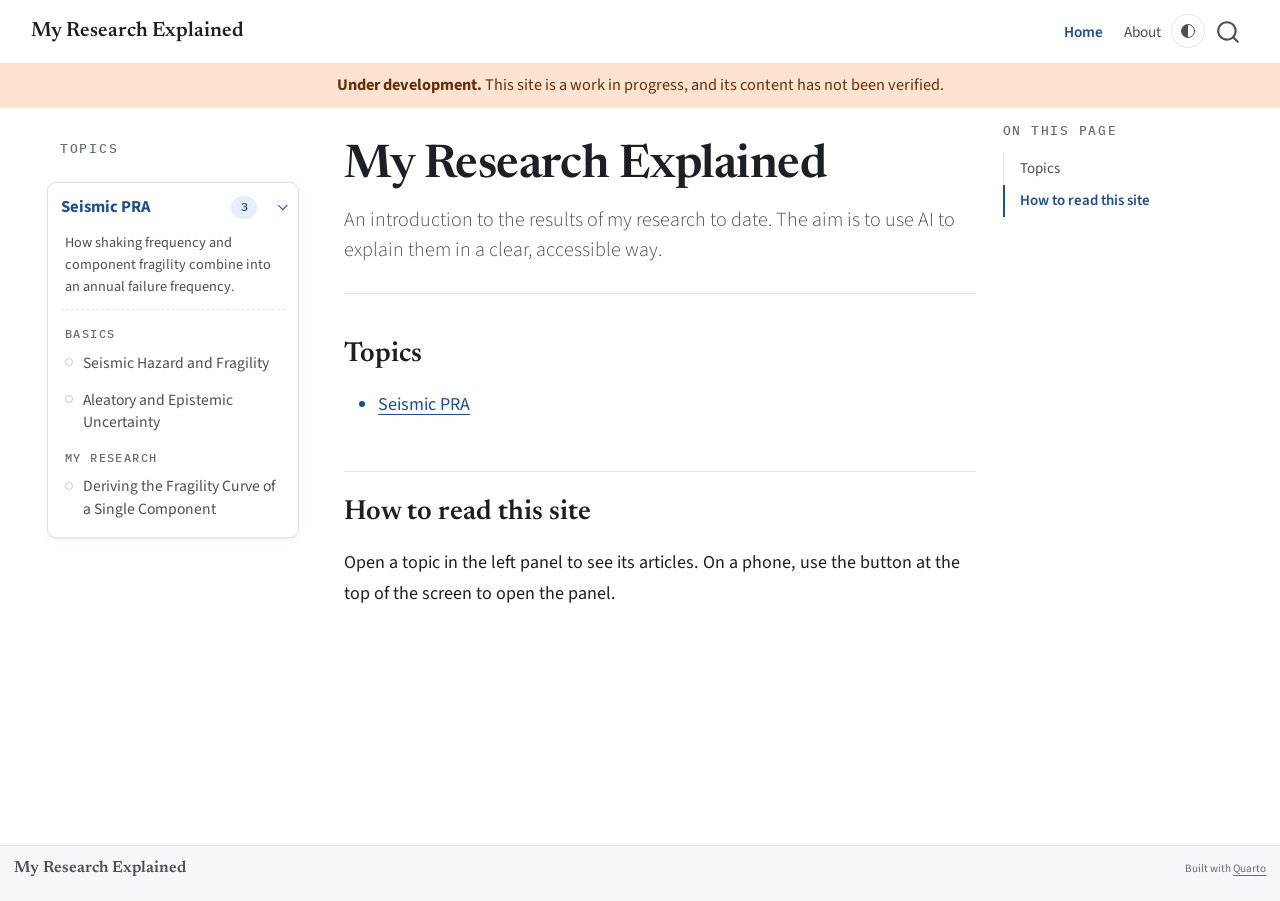
==== commit cc7b2c68: "デザインの修正" ====
--- a/docs/index.html
+++ b/docs/index.html
@@ -48,9 +48,9 @@
 <link href="site_libs/quarto-html/quarto-syntax-highlighting-fbd66a4798cb9930ac243873f1f54208.css" rel="stylesheet" class="quarto-color-scheme-extra" id="quarto-text-highlighting-styles">
 <script src="site_libs/bootstrap/bootstrap.min.js"></script>
 <link href="site_libs/bootstrap/bootstrap-icons.css" rel="stylesheet">
-<link href="site_libs/bootstrap/bootstrap-d486795dcd89a00f0e1228b90a24791c.min.css" rel="stylesheet" append-hash="true" class="quarto-color-scheme" id="quarto-bootstrap" data-mode="light">
-<link href="site_libs/bootstrap/bootstrap-dark-52b199132702834e73baaa0aef642299.min.css" rel="stylesheet" append-hash="true" class="quarto-color-scheme quarto-color-alternate" id="quarto-bootstrap" data-mode="dark">
-<link href="site_libs/bootstrap/bootstrap-d486795dcd89a00f0e1228b90a24791c.min.css" rel="stylesheet" append-hash="true" class="quarto-color-scheme-extra" id="quarto-bootstrap" data-mode="light">
+<link href="site_libs/bootstrap/bootstrap-5f39f133d5ed5a80432e8fc3a7e1565e.min.css" rel="stylesheet" append-hash="true" class="quarto-color-scheme" id="quarto-bootstrap" data-mode="light">
+<link href="site_libs/bootstrap/bootstrap-dark-c70c20583dd05d9b780c796746da0eba.min.css" rel="stylesheet" append-hash="true" class="quarto-color-scheme quarto-color-alternate" id="quarto-bootstrap" data-mode="dark">
+<link href="site_libs/bootstrap/bootstrap-5f39f133d5ed5a80432e8fc3a7e1565e.min.css" rel="stylesheet" append-hash="true" class="quarto-color-scheme-extra" id="quarto-bootstrap" data-mode="light">
 <script src="site_libs/quarto-contrib/mre-0.1.0/mre.js"></script>
 <script id="quarto-search-options" type="application/json">{
   "location": "navbar",
@@ -250,8 +250,7 @@
       }
     };
     const authorPrefersDark = false;
-    const queryPrefersDark = window.matchMedia('(prefers-color-scheme: dark)');
-    const darkModeDefault = queryPrefersDark.matches;
+    const darkModeDefault = authorPrefersDark;
       document.querySelector('link#quarto-text-highlighting-styles.quarto-color-scheme-extra').rel = 'disabled-stylesheet';
       document.querySelector('link#quarto-bootstrap.quarto-color-scheme-extra').rel = 'disabled-stylesheet';
     let localAlternateSentinel = darkModeDefault ? 'alternate' : 'default';
@@ -265,15 +264,6 @@
       toggleGiscusIfUsed(toAlternate, darkModeDefault);
       window.dispatchEvent(new Event('resize'));
     };
-    queryPrefersDark.addEventListener("change", e => {
-      if(window.localStorage.getItem("quarto-color-scheme") !== null)
-        return;
-      const alternate = e.matches
-      toggleColorMode(alternate);
-      refreshSafariScrollbar();
-      localAlternateSentinel = e.matches ? 'alternate' : 'default'; // this is used alongside local storage!
-      toggleGiscusIfUsed(alternate, darkModeDefault);
-    });
     // Switch to dark mode if need be
     if (hasAlternateSentinel()) {
       toggleColorMode(true);
--- a/docs/site_libs/quarto-contrib/quarto-project/mre/mre.css
+++ b/docs/site_libs/quarto-contrib/quarto-project/mre/mre.css
@@ -9,28 +9,28 @@
 
 :root {
   /* color — light */
-  --mre-paper: #F3F6F5;
-  --mre-paper-2: #E9EFEE;
+  --mre-paper: #FFFFFF;
+  --mre-paper-2: #F6F7F9;
   --mre-surface: #FFFFFF;
-  --mre-ink: #132125;
-  --mre-ink-2: #46575B;
-  --mre-ink-3: #6A7C80;
-  --mre-rule: #D3DDDC;
-  --mre-rule-2: #B3C3C1;
-  --mre-accent: #0B6B5F;
-  --mre-accent-weak: #DCEDE9;
-  --mre-code-bg: #EEF3F2;
-  --mre-code-kw: #0B6B5F;
+  --mre-ink: #1C1F24;
+  --mre-ink-2: #4A5058;
+  --mre-ink-3: #666D79;
+  --mre-rule: #E2E4E8;
+  --mre-rule-2: #C6CAD1;
+  --mre-accent: #1F4E8C;
+  --mre-accent-weak: #E8EEF7;
+  --mre-code-bg: #F6F7F9;
+  --mre-code-kw: #1F4E8C;
   --mre-code-st: #8F5600;
-  --mre-code-fn: #2B5A9E;
+  --mre-code-fn: #5F4596;
   --mre-code-num: #9C3B66;
-  --mre-note: #0B6B5F;
-  --mre-tip: #2B7742;
-  --mre-important: #2B5A9E;
+  --mre-note: #1F4E8C;
+  --mre-tip: #4A5568;
+  --mre-important: #5F4596;
   --mre-warning: #945500;
   --mre-caution: #AA3535;
-  --mre-shadow: 0 1px 2px rgb(19 33 37 / .06), 0 10px 28px rgb(19 33 37 / .10);
-  --mre-shadow-sm: 0 1px 2px rgb(19 33 37 / .06), 0 2px 8px rgb(19 33 37 / .05);
+  --mre-shadow: 0 1px 2px rgb(28 31 36 / .06), 0 10px 28px rgb(28 31 36 / .10);
+  --mre-shadow-sm: 0 1px 2px rgb(28 31 36 / .06), 0 2px 8px rgb(28 31 36 / .05);
 
   /* type */
   --mre-font-display: "Newsreader", "Iowan Old Style", "Palatino Linotype", Georgia, serif;
@@ -50,24 +50,24 @@
   --mre-radius: 6px;
 }
 body.quarto-dark {
-  --mre-paper: #0D1517;
-  --mre-paper-2: #101B1E;
-  --mre-surface: #152124;
-  --mre-ink: #DCE6E4;
-  --mre-ink-2: #A4B5B2;
-  --mre-ink-3: #7F9290;
-  --mre-rule: #24363A;
-  --mre-rule-2: #35494D;
-  --mre-accent: #5CC4B3;
-  --mre-accent-weak: #173A35;
-  --mre-code-bg: #112023;
-  --mre-code-kw: #66CDBC;
+  --mre-paper: #121417;
+  --mre-paper-2: #16191D;
+  --mre-surface: #1C1F24;
+  --mre-ink: #E6E8EB;
+  --mre-ink-2: #AEB4BC;
+  --mre-ink-3: #8A919B;
+  --mre-rule: #2C3037;
+  --mre-rule-2: #434852;
+  --mre-accent: #8DB4F0;
+  --mre-accent-weak: #1E2E48;
+  --mre-code-bg: #181B20;
+  --mre-code-kw: #8DB4F0;
   --mre-code-st: #E2B04F;
-  --mre-code-fn: #93B5F2;
+  --mre-code-fn: #C3A8F0;
   --mre-code-num: #E68DB4;
-  --mre-note: #5CC4B3;
-  --mre-tip: #6CC489;
-  --mre-important: #8EAEEB;
+  --mre-note: #8DB4F0;
+  --mre-tip: #AEB4BC;
+  --mre-important: #C3A8F0;
   --mre-warning: #E0A24C;
   --mre-caution: #EE8B80;
   --mre-shadow: 0 1px 2px rgb(0 0 0 / .4), 0 10px 28px rgb(0 0 0 / .35);
@@ -95,7 +95,7 @@
 #quarto-header .navbar-brand { display: inline-flex; align-items: center; gap: .6rem; color: var(--mre-ink); }
 #quarto-header .navbar-title { font-family: var(--mre-font-display); font-weight: 600; font-size: 1.22rem; color: var(--mre-ink); }
 #quarto-header .navbar-nav .nav-link { font-size: var(--mre-fs-sm); color: var(--mre-ink-2); border-radius: 5px; }
-#quarto-header .navbar-nav .nav-link:hover { color: var(--mre-ink); background: var(--mre-paper); }
+#quarto-header .navbar-nav .nav-link:hover { color: var(--mre-ink); background: var(--mre-paper-2); }
 #quarto-header .navbar-nav .nav-link.active { color: var(--mre-accent); font-weight: 600; }
 
 /* colour-scheme toggle: a half-filled circle instead of the icon font */
@@ -146,7 +146,7 @@
 
 #quarto-sidebar .mre-topic { border: 1px solid transparent; border-radius: 9px; transition: background-color .2s ease, border-color .2s ease, box-shadow .2s ease; }
 #quarto-sidebar .mre-topic > .sidebar-item-container { display: flex; align-items: stretch; border-radius: 8px; }
-#quarto-sidebar .mre-topic > .sidebar-item-container:hover { background: color-mix(in srgb, var(--mre-surface) 65%, transparent); }
+#quarto-sidebar .mre-topic > .sidebar-item-container:hover { background: var(--mre-paper-2); }
 #quarto-sidebar .mre-topic > .sidebar-item-container > .sidebar-item-text {
   flex: 1 1 auto; min-width: 0; width: 100%; margin: 0;
   display: flex !important; flex-wrap: nowrap; align-items: center; gap: .6rem;
@@ -200,7 +200,7 @@
   content: ""; flex: none; width: 8px; height: 8px; margin-top: .42em; border-radius: 50%;
   border: 1.5px solid var(--mre-rule-2); background: var(--mre-surface);
 }
-#quarto-sidebar .mre-topic .sidebar-section a.sidebar-link:hover { background: var(--mre-paper); color: var(--mre-ink); }
+#quarto-sidebar .mre-topic .sidebar-section a.sidebar-link:hover { background: var(--mre-paper-2); color: var(--mre-ink); }
 #quarto-sidebar .mre-topic .sidebar-section a.sidebar-link:hover::before { border-color: var(--mre-accent); }
 #quarto-sidebar .mre-topic .sidebar-section a.sidebar-link.active { background: var(--mre-accent-weak); color: var(--mre-ink); font-weight: 600; }
 #quarto-sidebar .mre-topic .sidebar-section a.sidebar-link.active::before { background: var(--mre-accent); border-color: var(--mre-accent); }
